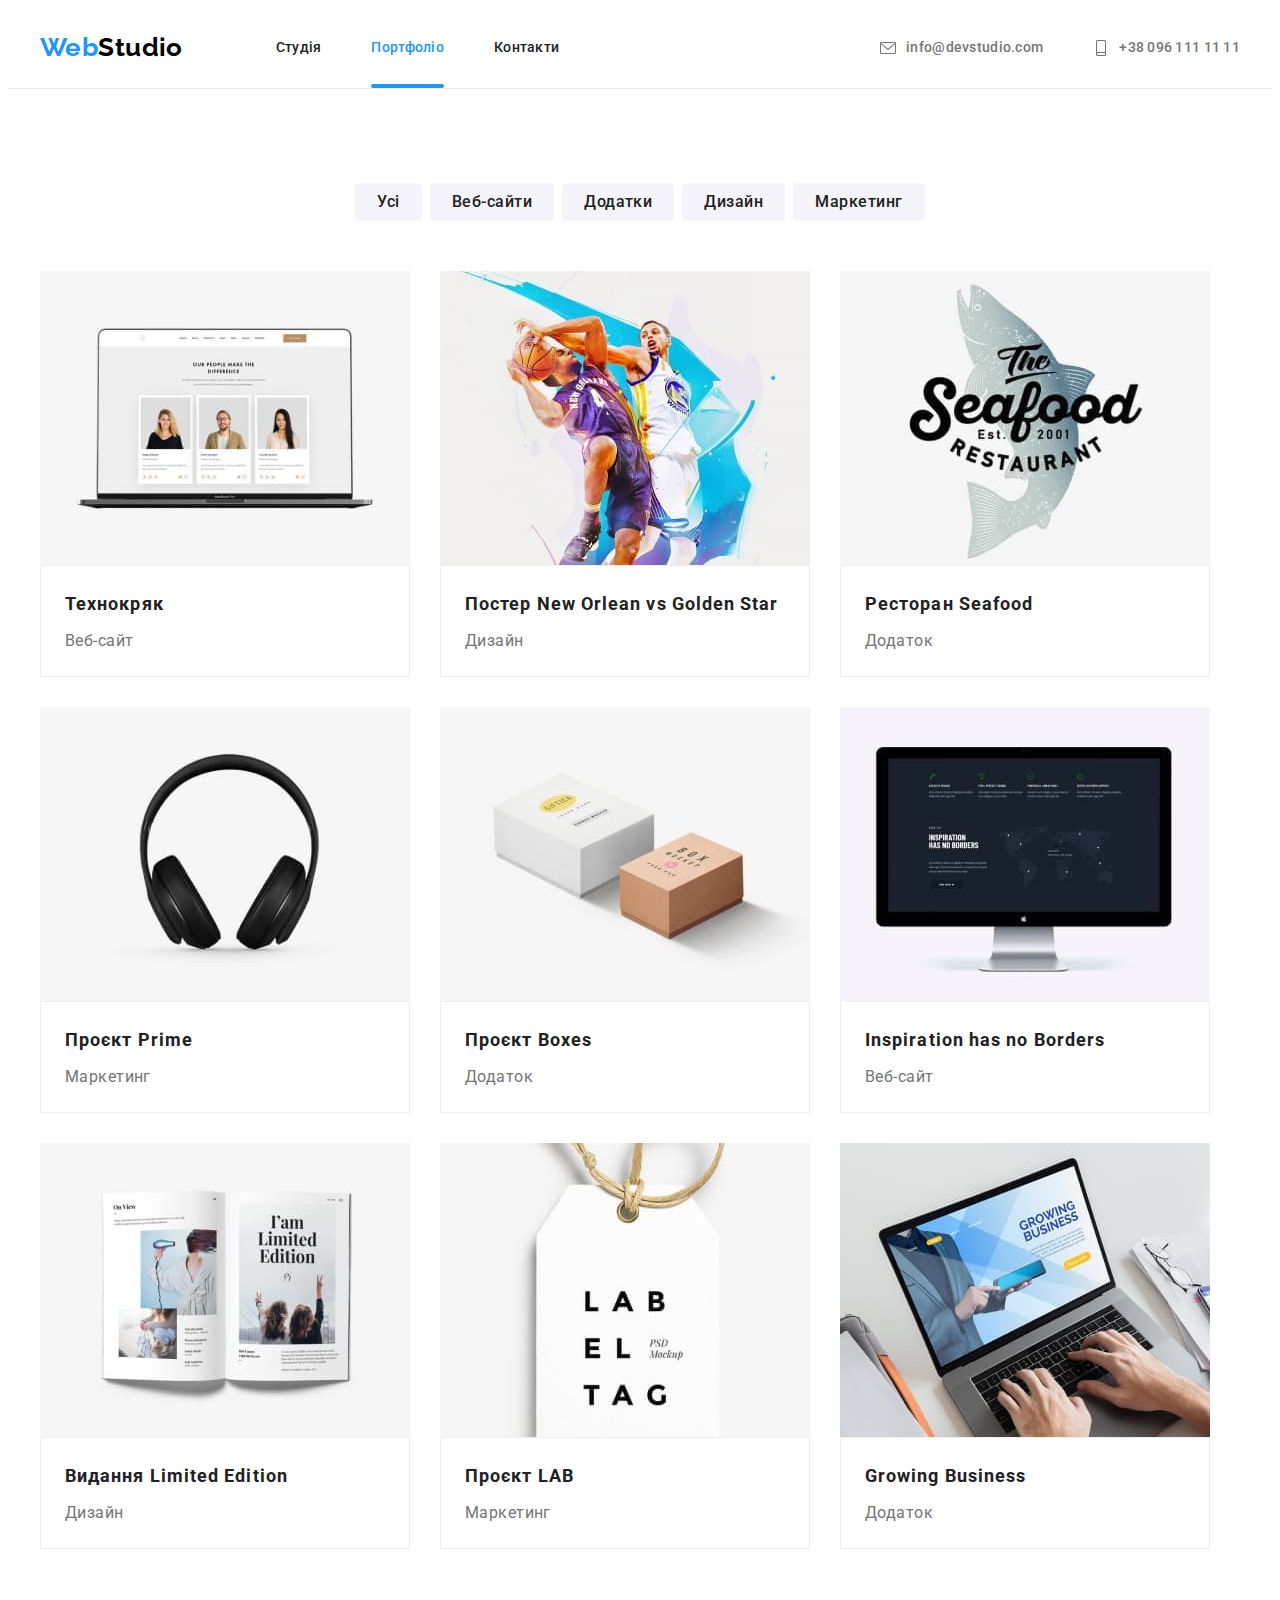
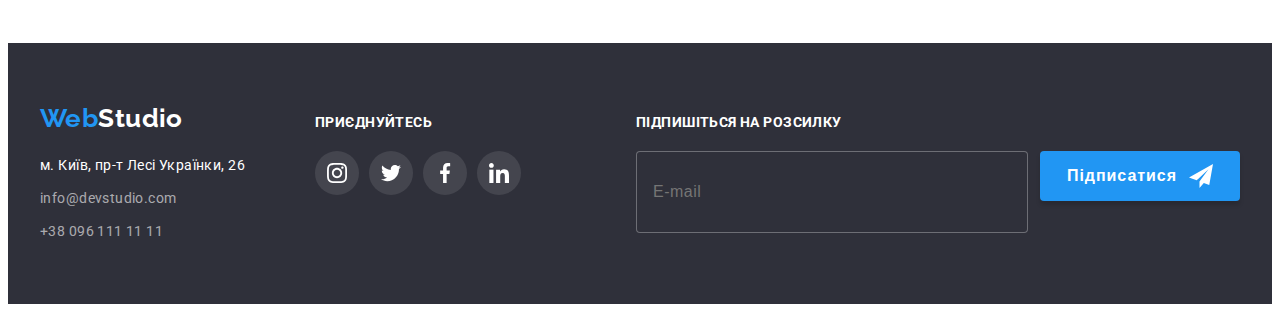
==== portfolio.html @ 5a74d429 "copi 07" ====
<!DOCTYPE html>
<html lang="en">
<head>
    <meta charset="UTF-8">
    <meta http-equiv="X-UA-Compatible" content="IE=edge">
    <meta name="viewport" content="width=device-width, initial-scale=1.0">
    <title>Portfolio</title>
    <link href="https://fonts.googleapis.com/css2?family=Raleway:wght@700&family=Roboto:wght@400;500;700;900&display=swap" rel="stylesheet">
    <link rel="stylesheet" href="https://cdnjs.cloudflare.com/ajax/libs/modern-normalize/1.1.0/modern-normalize.min.css" integrity="sha512-wpPYUAdjBVSE4KJnH1VR1HeZfpl1ub8YT/NKx4PuQ5NmX2tKuGu6U/JRp5y+Y8XG2tV+wKQpNHVUX03MfMFn9Q==" crossorigin="anonymous" referrerpolicy="no-referrer" />
    <link rel="stylesheet" href="./css/main.min.css">
    <link rel="stylesheet" href="./css/styles.css">
</head>

<body>
    <header>
        <div class="container">
        <nav class="main-nav">
     <a href="./index.html" class="logo">
        <span class="current">Web</span>Studio
     </a>
     <ul class="site-nav list">
         <li class="item"><a href="./index.html" class="link">Студія</a></li>
         <li class="item"><a href="./portfolio.html" class="link current current-link">Портфоліо</a></li>
         <li class="item"><a href="" class="link">Контакти</a></li>   
     </ul>
    </nav>
             <ul class="auth-nav list">
                <li class="item">
                    
                    <a href="mailto:info@devstudio.com" class="link">
                        <svg class="mail-icon">
                            <use href="./images/symbol-defs.svg#icon-envelope"></use>
                        </svg>
                        info@devstudio.com</a>
                </li>
                <li class="item">
                    <a href="tel:+380961111111" class="link">
                        <svg class="tel-icon">
                            <use href="./images/symbol-defs.svg#icon-smartphone"></use>
                        </svg>
                        +38 096 111 11 11</a>
                </li>
             </ul>
           
            </div>
   
        </header>
    <main>
        <section class="section">
        <div class="container">
        
            <h1 class="visually-hidden">Портфоліо</h1>
            <ul class="list list-filter">
                <li class="filter"><button type="button" class="button">Усі</button></li>
                <li class="filter"><button type="button" class="button">Веб-сайти</button></li>
                <li class="filter"><button type="button" class="button">Додатки</button></li>
                <li class="filter"><button type="button" class="button">Дизайн</button></li>
                <li class="filter"><button type="button" class="button">Маркетинг</button></li> 
            
           </ul>
        
          
        <ul class="list gallery">
                <li class="item ">
                    
                    <a href="" class="gallery__link link">
                        <div class="gallery__item">
                    <img src="./images/Технокряк.jpg" alt="Технокряк" width="370">
                    <p class="gallery__description">Ресурс пропонує комплексні пропозиції з різним рівнем функціоналу та сервісів. Все це дозволить відвідувачу отримати вичерпні відомості про компанію чи приватну особу.</p>
                    </div>
                    <div class="project">
                        <h2 class="title">Технокряк</h2>
                        <p class="text">Веб-сайт</p>
                    </div>
                </a>
                </li>
                <li class="item">
                    
                    <a href="" class="gallery__link link">
                        <div class="gallery__item">
                    <img src="./images/Постер.jpg" alt="Постер" width="370">
                    <p class="gallery__description">Ресурс пропонує комплексні пропозиції з різним рівнем функціоналу та сервісів. Все це дозволить відвідувачу отримати вичерпні відомості про компанію чи приватну особу.</p>
                    </div>
                    <div class="project">
                        <h2 class="title">Постер New Orlean vs Golden Star</h2>
                        <p class="text">Дизайн</p>
                    </div>
                </a>
                </li>
                <li class="item">
                    
                    <a href="" class="gallery__link link">
                        <div class="gallery__item">
                    <img src="./images/Ресторан.jpg" alt="Ресторан" width="370">
                    <p class="gallery__description">Ресурс пропонує комплексні пропозиції з різним рівнем функціоналу та сервісів. Все це дозволить відвідувачу отримати вичерпні відомості про компанію чи приватну особу.</p>
                    </div>
                    <div class="project">
                        <h2 class="title">Ресторан Seafood</h2>
                        <p class="text">Додаток</p>
                    </div>
                </a>
                </li>
                <li class="item">
                    
                    <a href="" class="gallery__link link">
                        <div class="gallery__item">
                    <img src="./images/ПроектPrime.jpg" alt="ПроектPrime" width="370">
                    <p class="gallery__description">Ресурс пропонує комплексні пропозиції з різним рівнем функціоналу та сервісів. Все це дозволить відвідувачу отримати вичерпні відомості про компанію чи приватну особу.</p>
                    </div>
                    <div class="project">
                        <h2 class="title">Проєкт Prime</h2>
                        <p class="text">Маркетинг</p>
                    </div>
                </a>
                </li>
                <li class="item">
                    
                    <a href="" class="gallery__link link">
                        <div class="gallery__item">
                    <img src="./images/ПроектBoxes.jpg" alt="ПроектBoxes" width="370">
                    <p class="gallery__description">Ресурс пропонує комплексні пропозиції з різним рівнем функціоналу та сервісів. Все це дозволить відвідувачу отримати вичерпні відомості про компанію чи приватну особу.</p>
                    </div>
                    <div class="project">
                        <h2 class="title">Проєкт Boxes</h2>
                        <p class="text">Додаток</p>
                    </div>
                </a>
                </li>
                <li class="item">
                    
                    <a href="" class="gallery__link link">
                        <div class="gallery__item">
                    <img src="./images/Inspiration.jpg" alt="Inspiration" width="370">
                    <p class="gallery__description">Ресурс пропонує комплексні пропозиції з різним рівнем функціоналу та сервісів. Все це дозволить відвідувачу отримати вичерпні відомості про компанію чи приватну особу.</p>
                    </div>
                    <div class="project">
                        <h2 class="title">Inspiration has no Borders</h2>
                        <p class="text">Веб-сайт</p>
                    </div>
                </a>
                </li>
                <li class="item">
                    
                    <a href="" class="gallery__link link">
                        <div class="gallery__item">
                    <img src="./images/Видання.jpg" alt="Видання" width="370">
                    <p class="gallery__description">Ресурс пропонує комплексні пропозиції з різним рівнем функціоналу та сервісів. Все це дозволить відвідувачу отримати вичерпні відомості про компанію чи приватну особу.</p>
                    </div>
                    <div class="project">
                        <h2 class="title">Видання Limited Edition</h2>
                        <p class="text">Дизайн</p>
                    </div>
                </a>
                </li>
                <li class="item">
                    
                    <a href="" class="gallery__link link">
                        <div class="gallery__item">
                    <img src="./images/ПроектLAB.jpg" alt="ПроектLAB" width="370">
                    <p class="gallery__description">Ресурс пропонує комплексні пропозиції з різним рівнем функціоналу та сервісів. Все це дозволить відвідувачу отримати вичерпні відомості про компанію чи приватну особу.</p>
                    </div>
                    <div class="project">
                        <h2 class="title">Проєкт LAB</h2>
                        <p class="text">Маркетинг</p>
                    </div>
                </a>
                </li>
                <li class="item">
                    
                    <a href="" class="gallery__link link">
                        <div class="gallery__item">
                    <img src="./images/Growing.jpg" alt="Growing" width="370">
                    <p class="gallery__description">Ресурс пропонує комплексні пропозиції з різним рівнем функціоналу та сервісів. Все це дозволить відвідувачу отримати вичерпні відомості про компанію чи приватну особу.</p>
                    </div>
                    <div class="project">
                        <h2 class="title">Growing Business</h2>
                        <p class="text">Додаток</p>
                    </div>
                </a>
                </li>
            </ul>
        </section>
    </div>
    </main>

    
    <footer class="footer"> 
        <div class="container footer__container">
            <div class="footer__position">
        <a href="./index.html" class="logo">
            <span class="current">Web</span><span class="footer__logo">Studio</span>
         </a>
        <address class="contacts">
            <ul class="contacts list">
                <li class="item"> <a href="https://goo.gl/maps/J2nCYvBNZH49f2Dp6" target="_blank" rel="noreferrer noopener" class="link">м. Київ, пр-т Лесі Українки, 26</a></li>
                <li class="item" ><a href="mailto:info@devstudio.com" class="link item" >info@devstudio.com</a></li>
                <li class="item" ><a href="tel:+380961111111" class="link item">+38 096 111 11 11</a></li>
            </ul>
        </address>
    </div>
    <div class="footer-soc">
        <p class="footer-soc__text">приєднуйтесь</p>
        <ul class="list footer-soc__item socials ">
            <li>
                <a href="" class="footer-soc__link">
                    <svg class="footer-soc__icon">
                        <use href="./images/symbol-defs.svg#icon-instagram"></use>
                    </svg>
                </a>
            </li>
            <li>
                <a href="" class="footer-soc__link">
                    <svg class="footer-soc__icon">
                        <use href="./images/symbol-defs.svg#icon-twitter"></use>
                    </svg>
                </a>
            </li>
            <li>
                <a href="" class="footer-soc__link">
                    <svg class="footer-soc__icon">
                        <use href="./images/symbol-defs.svg#icon-facebook"></use>
                    </svg>
                </a>
            </li>
            <li>
                <a href="" class="footer-soc__link">
                    <svg class="footer-soc__icon">
                        <use href="./images/symbol-defs.svg#icon-linkedin"></use>
                    </svg>
                </a>
            </li>
        </ul>
    </div>
    <div class="newsletter">
        <p class="footer-subject">Підпишіться на розсилку</p>
        <form class="footer-form">
        <div class="footer-email">
        <label for="mail">
            <input type="email" name="mail" placeholder="E-mail">
        </label>
        </div>
        
        <button type="submit" class="footer-button">
            Підписатися
            <svg class="icon-send" width="24" height="24">
                <use href="/images/icon send.svg#icon-send"></use>
            </svg>
        </button>
        </form>
    </div>
    
</div>
    </footer>
   
</body>
</html>
---- css/main.min.css ----
:root{--primary-text-color: #757575;--title-text-color: #212121;--accent-color: #2196F3;--hero-text-color: #FFFFFF;--logo-color: #000000;--primary-bg-color: #F5F5F5;--hero-bg-color: #2F303A;--secondory-bg-color: #F5F4FA;--tel-email-color: rgba(255, 255, 255, 0.6);--hero-button-color:#188CE8}.visually-hidden{position:absolute;width:1px;height:1px;margin:-1px;border:0;padding:0;white-space:nowrap;-webkit-clip-path:inset(100%);clip-path:inset(100%);clip:rect(0 0 0 0);overflow:hidden}html{-webkit-box-sizing:border-box;box-sizing:border-box}body{color:var(--title-text-color);background-color:var(--hero-text-color);font-family:"Roboto",sans-serif;font-size:14px;letter-spacing:.03em}.section{padding:94px 0}.container{width:1200px;margin:0 auto;padding:0 15px}h1,h2,h3,h4,h5,h6,p,ul{margin:0}img{display:block;min-width:100%;height:auto}address{font-style:normal}button{display:block;cursor:pointer;border:none;border-radius:4px}.current{color:var(--accent-color)}.list{list-style:none;padding:0;margin:0}.link{text-decoration:none;color:inherit}.section__title{margin-bottom:0;margin-top:0;color:var(--title-text-color);font-weight:700;font-size:36px;line-height:1.16}header{border-bottom:1px solid #ececec}header .container{display:-webkit-box;display:-ms-flexbox;display:flex;-webkit-box-align:center;-ms-flex-align:center;align-items:center}.logo{color:var(--logo-color);text-decoration:none;font-family:"Raleway",sans-serif;font-weight:700;font-size:26px;line-height:1.2}.main-nav{display:-webkit-box;display:-ms-flexbox;display:flex;-webkit-box-align:center;-ms-flex-align:center;align-items:center}.site-nav{display:-webkit-box;display:-ms-flexbox;display:flex;margin-left:93px}.site-nav .item:not(:last-child){margin-right:50px}.site-nav .link{display:block;padding-top:32px;padding-bottom:32px;color:var(--title-text-color);text-decoration:none;font-weight:500;line-height:1.14;letter-spacing:.02em;-webkit-transition-property:color;transition-property:color;-webkit-transition-duration:250ms;transition-duration:250ms;-webkit-transition-timing-function:cubic-bezier(0.4, 0, 0.2, 1);transition-timing-function:cubic-bezier(0.4, 0, 0.2, 1)}.site-nav .link:hover,.site-nav .link:focus{color:var(--accent-color)}.site-nav .link.current{color:var(--accent-color);position:relative}.current-link::after{position:absolute;left:0;bottom:0;content:"";display:block;width:100%;height:4px;background:var(--accent-color);border-radius:2px}.auth-nav{display:-webkit-box;display:-ms-flexbox;display:flex;margin-left:auto}.auth-nav .item+.item{margin-left:50px}.auth-nav .link{display:-webkit-box;display:-ms-flexbox;display:flex;color:var(--primary-text-color);text-decoration:none;font-weight:500;line-height:1.14;letter-spacing:.02em;-webkit-transition-property:color;transition-property:color;-webkit-transition-duration:250ms;transition-duration:250ms;-webkit-transition-timing-function:cubic-bezier(0.4, 0, 0.2, 1);transition-timing-function:cubic-bezier(0.4, 0, 0.2, 1)}.auth-nav .link:hover,.auth-nav .link:focus{color:var(--accent-color)}.mail-icon,.tel-icon{width:16px;height:16px;margin-right:10px;fill:currentColor}.mail-icon:hover,.mail-icon:focus{color:var(--accent-color)}.tel-icon:hover,.tel-icon:focus{color:var(--accent-color)}.overlay{max-width:1600px;height:600px;margin-left:auto;margin-right:auto;background-color:#c4c4c4;background-image:-webkit-gradient(linear, left top, right top, from(rgba(47, 48, 58, 0.4)), to(rgba(47, 48, 58, 0.4))),url(../images/hero.jpg);background-image:linear-gradient(to right, rgba(47, 48, 58, 0.4), rgba(47, 48, 58, 0.4)),url(../images/hero.jpg);background-position:center;background-size:cover;background-repeat:no-repeat}.hero{text-align:center;padding:200px 0}.hero__title{width:696px;margin:0 auto;margin-bottom:30px;color:var(--hero-text-color);font-weight:900;font-size:44px;line-height:1.36;text-align:center;letter-spacing:.06em;text-transform:uppercase}.hero .button{display:inline-block;min-width:216px;border-radius:4px;padding:10px 32px;color:var(--hero-text-color);background-color:var(--hero-button-color);font-family:inherit;font-weight:700;font-size:16px;line-height:1.88;letter-spacing:.06em;cursor:pointer;border:none}.feature__antenna-icon::before{display:block;content:"";height:120px;background:#f5f4fa;margin-bottom:30px;background-image:url(../images/antenna.svg);background-repeat:no-repeat;background-position:center;border-radius:4px}.feature__clock-icon::before{display:block;content:"";height:120px;background:#f5f4fa;margin-bottom:30px;background-image:url(../images/clock.svg);background-repeat:no-repeat;background-position:center;border-radius:4px}.feature__diagram-icon::before{display:block;content:"";height:120px;background:#f5f4fa;margin-bottom:30px;background-image:url(../images/diagram.svg);background-repeat:no-repeat;background-position:center;border-radius:4px}.feature__astronaut-icon::before{display:block;content:"";height:120px;background:#f5f4fa;margin-bottom:30px;background-image:url(../images/astronaut.svg);background-repeat:no-repeat;background-position:center;border-radius:4px}.feature__list{display:-webkit-box;display:-ms-flexbox;display:flex;gap:30px}.feature__title{margin-bottom:10px;font-size:14px;color:var(--title-text-color);font-weight:700;line-height:1.14;text-transform:uppercase}.feature__text{color:var(--primary-text-color);line-height:1.71}.work{padding-top:0}.work__list{display:-webkit-box;display:-ms-flexbox;display:flex;list-style:none}.work__list .item:not(:last-child){margin-right:30px}.work__item{position:relative}.work__text{font-weight:700;line-height:1.14;text-transform:uppercase;color:var(--hero-text-color);background:rgba(47,48,58,.8);position:absolute;bottom:0;width:100%;height:70px;display:-webkit-box;display:-ms-flexbox;display:flex;-webkit-box-align:center;-ms-flex-align:center;align-items:center;-webkit-box-pack:center;-ms-flex-pack:center;justify-content:center}.work .section__title{text-align:center;margin-bottom:50px}.team-list{display:-webkit-box;display:-ms-flexbox;display:flex;list-style:none}.team-list__item{background:var(--hero-text-color);-webkit-box-shadow:0px 1px 3px rgba(0,0,0,.12),0px 1px 1px rgba(0,0,0,.14),0px 2px 1px rgba(0,0,0,.2);box-shadow:0px 1px 3px rgba(0,0,0,.12),0px 1px 1px rgba(0,0,0,.14),0px 2px 1px rgba(0,0,0,.2);border-radius:0px 0px 4px 4px}.team-list__item:not(:last-child){margin-right:30px}.team-list__title{margin-bottom:10px;color:var(--title-text-color);font-weight:500;font-size:16px;line-height:1.19}.team-list__text{margin-top:0;margin-bottom:16px;color:var(--primary-text-color);font-size:16px;line-height:1.19}.our-team{background-color:var(--secondory-bg-color)}.our-team .section__title{text-align:center;margin-bottom:50px}.our-team .team{padding-top:30px;padding-bottom:30px;text-align:center}.socials{display:-webkit-box;display:-ms-flexbox;display:flex;-webkit-box-pack:center;-ms-flex-pack:center;justify-content:center;gap:10px}.team-soc-link{width:44px;height:44px;color:#afb1b8;background-color:#fff;border-radius:50%;display:-webkit-box;display:-ms-flexbox;display:flex;-webkit-box-pack:center;-ms-flex-pack:center;justify-content:center;-webkit-box-align:center;-ms-flex-align:center;align-items:center;-webkit-transition:color 250ms cubic-bezier(0.4, 0, 0.2, 1),background-color 250ms cubic-bezier(0.4, 0, 0.2, 1);transition:color 250ms cubic-bezier(0.4, 0, 0.2, 1),background-color 250ms cubic-bezier(0.4, 0, 0.2, 1)}.team-soc-link:hover,.team-soc-link:focus{background-color:#2196f3;color:var(--hero-text-color)}.team-soc-icon{width:20px;height:20px;fill:currentColor}.clients__title{text-align:center;margin-bottom:50px;font-size:36px;line-height:1.17;letter-spacing:.03em;color:#212121}.clients__list{display:-webkit-box;display:-ms-flexbox;display:flex}.clients__item:not(:last-child){margin-right:30px}.clients__link{width:170px;height:92px;display:-webkit-box;display:-ms-flexbox;display:flex;-webkit-box-pack:center;-ms-flex-pack:center;justify-content:center;-webkit-box-align:center;-ms-flex-align:center;align-items:center;border:1px solid currentColor;border-radius:4px;color:#afb1b8;-webkit-transition:color 250ms cubic-bezier(0.4, 0, 0.2, 1);transition:color 250ms cubic-bezier(0.4, 0, 0.2, 1)}.clients__link:hover,.clients__link:focus{color:var(--accent-color)}.clients__icon{width:106px;fill:currentColor}.footer{background-color:var(--hero-bg-color);padding:60px 0}.footer__container{display:-webkit-box;display:-ms-flexbox;display:flex;-webkit-box-align:baseline;-ms-flex-align:baseline;align-items:baseline}.footer__logo{color:var(--hero-text-color);font-weight:700;font-size:26px;line-height:1.19}.footer__position{margin-right:70px}.footer-soc__icon{width:20px;height:20px;fill:var(--hero-text-color)}.footer-soc__text{margin-bottom:20px;font-weight:700;line-height:1.14;text-transform:uppercase;color:var(--hero-text-color)}.footer-soc__item{width:206px;height:44px}.footer-soc__link{width:44px;height:44px;color:#afb1b8;border-radius:50%;background:rgba(255,255,255,.1);display:-webkit-box;display:-ms-flexbox;display:flex;-webkit-box-pack:center;-ms-flex-pack:center;justify-content:center;-webkit-box-align:center;-ms-flex-align:center;align-items:center;-webkit-transition:color 250ms cubic-bezier(0.4, 0, 0.2, 1),background-color 250ms cubic-bezier(0.4, 0, 0.2, 1),-webkit-transform 250ms cubic-bezier(0.4, 0, 0.2, 1);transition:color 250ms cubic-bezier(0.4, 0, 0.2, 1),background-color 250ms cubic-bezier(0.4, 0, 0.2, 1),-webkit-transform 250ms cubic-bezier(0.4, 0, 0.2, 1);transition:transform 250ms cubic-bezier(0.4, 0, 0.2, 1),color 250ms cubic-bezier(0.4, 0, 0.2, 1),background-color 250ms cubic-bezier(0.4, 0, 0.2, 1);transition:transform 250ms cubic-bezier(0.4, 0, 0.2, 1),color 250ms cubic-bezier(0.4, 0, 0.2, 1),background-color 250ms cubic-bezier(0.4, 0, 0.2, 1),-webkit-transform 250ms cubic-bezier(0.4, 0, 0.2, 1)}.footer-soc__link:hover,.footer-soc__link:focus{background-color:#2196f3;color:var(--hero-text-color)}.newsletter{margin-left:auto}.footer-subject{font-weight:700;font-size:14px;line-height:1.14;letter-spacing:.03em;text-transform:uppercase;color:var(--hero-text-color);margin-bottom:20px}.footer-form{display:-webkit-box;display:-ms-flexbox;display:flex}.footer-email input{color:rgba(255,255,255,.6);font-weight:400;font-size:16px;line-height:1.25;letter-spacing:.03em;background:var(--hero-bg-color);border:1px solid rgba(255,255,255,.3);border-radius:4px;height:50px;width:358px;padding:15px 16px}.footer-button{font-weight:bold;font-size:16px;line-height:1.9;letter-spacing:.06em;color:var(--hero-text-color);background-color:var(--accent-color);border:rgba(0,0,0,0);-webkit-box-shadow:0px 4px 4px rgba(0,0,0,.15);box-shadow:0px 4px 4px rgba(0,0,0,.15);border-radius:4px;height:50px;min-width:200px;cursor:pointer;padding:0;display:-webkit-box;display:-ms-flexbox;display:flex;-webkit-box-align:center;-ms-flex-align:center;align-items:center;-webkit-box-pack:center;-ms-flex-pack:center;justify-content:center;margin-left:12px}.icon-send{margin-left:12px}.backdrop{position:fixed;width:100%;height:100%;left:0px;top:0px;background:rgba(0,0,0,.2);opacity:1;-webkit-transition:opacity 250ms cubic-bezier(0.4, 0, 0.2, 1);transition:opacity 250ms cubic-bezier(0.4, 0, 0.2, 1)}.backdrop.is-hidden{opacity:0;pointer-events:none}.backdrop.is-hidden .modal{-webkit-transform:translate(-50%, -50%) scale(0.9);transform:translate(-50%, -50%) scale(0.9)}.modal{position:absolute;top:50%;left:50%;-webkit-transform:translate(-50%, -50%) scale(1);transform:translate(-50%, -50%) scale(1);padding:40px;min-width:528px;min-height:581px;background:#fff;-webkit-box-shadow:0px 1px 3px rgba(0,0,0,.12),0px 1px 1px rgba(0,0,0,.14),0px 2px 1px rgba(0,0,0,.2);box-shadow:0px 1px 3px rgba(0,0,0,.12),0px 1px 1px rgba(0,0,0,.14),0px 2px 1px rgba(0,0,0,.2);border-radius:4px;-webkit-transition:-webkit-transform 250ms cubic-bezier(0.4, 0, 0.2, 1);transition:-webkit-transform 250ms cubic-bezier(0.4, 0, 0.2, 1);transition:transform 250ms cubic-bezier(0.4, 0, 0.2, 1);transition:transform 250ms cubic-bezier(0.4, 0, 0.2, 1), -webkit-transform 250ms cubic-bezier(0.4, 0, 0.2, 1)}.modal-icon{border:1px solid rgba(0,0,0,.1);border-radius:50%;width:30px;height:30px;background-color:var(--hero-text-color);top:8px;right:8px;cursor:pointer;position:absolute}.modal-icon:hover,.modal-icon:focus{fill:var(--accent-color)}.close{position:absolute;top:50%;left:50%;-webkit-transform:translate(-50%, -50%);transform:translate(-50%, -50%);width:100%;height:100%}.modal-form-text{font-weight:700;font-size:20px;line-height:1.15;text-align:center;letter-spacing:.03em;color:var(--title-text-color);margin-bottom:12px}.modal-form-field{margin-bottom:10px;display:-webkit-box;display:-ms-flexbox;display:flex;-webkit-box-orient:vertical;-webkit-box-direction:normal;-ms-flex-direction:column;flex-direction:column}.modal-form-field:nth-child(4n+1){margin-bottom:20px}.modal-form-label{margin-bottom:4px;font-weight:400;font-size:12px;line-height:1.17;letter-spacing:.01em;color:var(--primary-text-color)}.input-wrap{position:relative}.form-input{margin:0;border:1px solid rgba(33,33,33,.2);border-radius:4px;width:100%;height:40px;font-weight:400;font-size:12px;line-height:1.17;letter-spacing:.01em;color:var(--primary-text-color);cursor:pointer;outline:none;padding:12px;padding-left:42px;-webkit-transition:border 250ms cubic-bezier(0.4, 0, 0.2, 1);transition:border 250ms cubic-bezier(0.4, 0, 0.2, 1)}.form-input:hover,.form-input:focus{border-color:var(--accent-color)}.modal-svg{position:absolute;left:15px;top:50%;-webkit-transform:translateY(-50%);transform:translateY(-50%);-webkit-transition:fill 250ms cubic-bezier(0.4, 0, 0.2, 1);transition:fill 250ms cubic-bezier(0.4, 0, 0.2, 1)}.form-input:hover+.modal-svg,.form-input:focus+.modal-svg{fill:var(--accent-color)}.modal-form-textarea{border:1px solid rgba(33,33,33,.2);border-radius:4px;resize:none;height:120px;font-weight:400;font-size:12px;line-height:1.17;letter-spacing:.01em;color:var(--primary-text-color);cursor:pointer;outline:none;-webkit-transition:border-color 250ms cubic-bezier(0.4, 0, 0.2, 1);transition:border-color 250ms cubic-bezier(0.4, 0, 0.2, 1);padding:12px 16px}.modal-form-textarea:hover,.modal-form-textarea:focus{border-color:var(--accent-color)}.checkbox{display:block}.modal-checkbox-input{-webkit-appearance:none;-moz-appearance:none;appearance:none;position:absolute}.checkbox-label{display:-webkit-box;display:-ms-flexbox;display:flex;-webkit-box-align:center;-ms-flex-align:center;align-items:center;-webkit-box-pack:center;-ms-flex-pack:center;justify-content:center;font-weight:400;font-size:14px;line-height:1.71;letter-spacing:.03em;color:var(--primary-text-color)}.modal-checkbox-input:checked+.checkbox-label svg{background-color:var(--accent-color);border:none}.checkbox-label svg{width:16px;height:15px;border:2px solid var(--title-text-color);border-radius:4px;margin-right:7px}.checkbox-icon{fill:rgba(0,0,0,0)}.experpt{color:var(--accent-color);text-decoration:underline;margin-left:3px}.button-modal{margin-top:30px;text-align:center;-webkit-box-pack:center;-ms-flex-pack:center;justify-content:center;display:-webkit-box;display:-ms-flexbox;display:flex}.button-clik{letter-spacing:.06em;color:var(--hero-text-color);background-color:var(--accent-color);cursor:pointer;font-weight:700;font-size:16px;line-height:1.9;border:rgba(0,0,0,0);border-radius:4px;padding:10px 32px;min-width:200px;min-height:50px;-webkit-box-shadow:0px 4px 4px rgba(0,0,0,.15);box-shadow:0px 4px 4px rgba(0,0,0,.15)}.contacts{font-style:normal;margin-top:20px}.contacts .item:not(:last-child){margin-bottom:9px}.contacts .link{color:var(--hero-text-color);background-color:var(--hero-bg-color);text-decoration:none;line-height:1.71;-webkit-transition-property:color;transition-property:color;-webkit-transition-duration:250ms;transition-duration:250ms;-webkit-transition-timing-function:cubic-bezier(0.4, 0, 0.2, 1);transition-timing-function:cubic-bezier(0.4, 0, 0.2, 1)}.contacts .link:hover,.contacts .link:focus{color:var(--accent-color)}.contacts .item{color:var(--tel-email-color)}.list-filter{display:-webkit-box;display:-ms-flexbox;display:flex;-webkit-box-pack:center;-ms-flex-pack:center;justify-content:center;margin-bottom:50px}.list-filter .filter{margin-right:8px}.list-filter .filter:last-child{margin-right:0}.list .button{border-radius:4px;border:none;padding:6px 22px;color:var(--title-text-color);background-color:var(--secondory-bg-color);font-family:inherit;font-weight:500;font-size:16px;line-height:1.62;cursor:pointer;letter-spacing:.03em;-webkit-transition:color 250ms cubic-bezier(0.4, 0, 0.2, 1),background-color 250ms cubic-bezier(0.4, 0, 0.2, 1),-webkit-box-shadow 250ms cubic-bezier(0.4, 0, 0.2, 1);transition:color 250ms cubic-bezier(0.4, 0, 0.2, 1),background-color 250ms cubic-bezier(0.4, 0, 0.2, 1),-webkit-box-shadow 250ms cubic-bezier(0.4, 0, 0.2, 1);transition:box-shadow 250ms cubic-bezier(0.4, 0, 0.2, 1),color 250ms cubic-bezier(0.4, 0, 0.2, 1),background-color 250ms cubic-bezier(0.4, 0, 0.2, 1);transition:box-shadow 250ms cubic-bezier(0.4, 0, 0.2, 1),color 250ms cubic-bezier(0.4, 0, 0.2, 1),background-color 250ms cubic-bezier(0.4, 0, 0.2, 1),-webkit-box-shadow 250ms cubic-bezier(0.4, 0, 0.2, 1)}.list .button:hover,.list .button:focus{color:var(--hero-text-color);background-color:var(--accent-color);-webkit-box-shadow:0px 3px 1px rgba(0,0,0,.1),0px 1px 2px rgba(0,0,0,.08),0px 2px 2px rgba(0,0,0,.12);box-shadow:0px 3px 1px rgba(0,0,0,.1),0px 1px 2px rgba(0,0,0,.08),0px 2px 2px rgba(0,0,0,.12)}.gallery{display:-webkit-box;display:-ms-flexbox;display:flex;-ms-flex-wrap:wrap;flex-wrap:wrap;gap:30px}.gallery .item{width:370px}.gallery .item:nth-child(3n){margin-right:0}.gallery .project{padding:20px 24px;border:1px solid #eee}.gallery .title{margin-bottom:4px;margin-top:0;color:var(--title-text-color);font-weight:700;font-size:18px;line-height:2;letter-spacing:.06em}.gallery .text{margin:0;color:var(--primary-text-color);font-size:16px;line-height:1.88}.gallery__link{display:block;-webkit-transition:-webkit-box-shadow 250ms cubic-bezier(0.4, 0, 0.2, 1);transition:-webkit-box-shadow 250ms cubic-bezier(0.4, 0, 0.2, 1);transition:box-shadow 250ms cubic-bezier(0.4, 0, 0.2, 1);transition:box-shadow 250ms cubic-bezier(0.4, 0, 0.2, 1), -webkit-box-shadow 250ms cubic-bezier(0.4, 0, 0.2, 1)}.gallery__link:hover,.gallery__link:focus{-webkit-box-shadow:0px 1px 1px rgba(0,0,0,.12),0px 4px 4px rgba(0,0,0,.06),1px 4px 6px rgba(0,0,0,.16);box-shadow:0px 1px 1px rgba(0,0,0,.12),0px 4px 4px rgba(0,0,0,.06),1px 4px 6px rgba(0,0,0,.16)}.gallery__item{position:relative;overflow:hidden}.gallery__description{position:absolute;left:0;bottom:0;opacity:1;display:-webkit-box;display:-ms-flexbox;display:flex;-webkit-box-align:center;-ms-flex-align:center;align-items:center;-webkit-box-pack:center;-ms-flex-pack:center;justify-content:center;padding:45px 14px 66px 34px;width:100%;height:100%;font-size:18px;line-height:1.6;letter-spacing:.03em;color:var(--hero-text-color);background:rgba(33,150,243,.9);-webkit-transform:translateY(100%);transform:translateY(100%);-webkit-transition:-webkit-transform 250ms cubic-bezier(0.4, 0, 0.2, 1);transition:-webkit-transform 250ms cubic-bezier(0.4, 0, 0.2, 1);transition:transform 250ms cubic-bezier(0.4, 0, 0.2, 1);transition:transform 250ms cubic-bezier(0.4, 0, 0.2, 1), -webkit-transform 250ms cubic-bezier(0.4, 0, 0.2, 1)}.item:hover .gallery__description{-webkit-transform:translateY(0);transform:translateY(0)}/*# sourceMappingURL=main.min.css.map */
---- css/styles.css ----
/* колір основного тексту #757575; */

/* допоміжний колір тексту #212121;   */

/*  білий колір #FFFFFF; */

/* колір акцент #2196F3 */
/* hero bg color: #2F303A; */

/* background: #2F303A; */
/* колір logo #000000  та акцент #2196F3   */
/*      колір tel та email rgba(255, 255, 255, 0.6) */

 /* html {
    box-sizing: border-box;
} */

 /* :root {
    --primary-text-color: #757575; 
    --title-text-color: #212121; 
    --accent-color: #2196F3;
    --hero-text-color: #FFFFFF;
    --logo-color: #000000;
    --primary-bg-color: #F5F5F5;
    --hero-bg-color: #2F303A;
    --secondory-bg-color: #F5F4FA;
    --tel-email-color: rgba(255, 255, 255, 0.6);
    --hero-button-color:#188CE8;
}   */

/* body {
    color:var(--title-text-color);
    background-color: var(--hero-text-color);
    font-family: 'Roboto', sans-serif;
    font-size: 14px;
    letter-spacing: 0.03em;
} */
/* 
h1,
h2,
h3,
h4,
h5,
h6,
p,
ul {
    margin: 0;
}
img {
    display: block;
    min-width: 100%;
    height: auto;
}
address {
    font-style: normal;
}
button {
    display: block;
    cursor: pointer;
    border: none;
    border-radius: 4px;
   
}


 
.current {
    color:var(--accent-color);
}
.container {
    width: 1200px;
    margin: 0 auto;
    padding: 0 15px;
}
.section {
padding: 94px 0;

}
.list {
    list-style: none;
    padding: 0;
    margin: 0;   
}
.link {
    text-decoration: none;
    color: inherit;
} */


/* header {
    border-bottom: 1px solid #ECECEC;
}

header .container {
    display: flex;
    align-items: center;
} */
/* .logo {
    color: var(--logo-color);
    text-decoration: none;
    font-family: 'Raleway', sans-serif;
    font-weight: 700;
    font-size: 26px;
    line-height: 1.2;
    
} */


/* .main-nav {
    display: flex;
    align-items: center;
  
} */


/* .site-nav {
    display: flex;
    margin-left: 93px;
}

 
.site-nav .item:not(:last-child) {
    margin-right: 50px;
}

.site-nav .link {
    display: block;
    padding-top: 32px;
    padding-bottom: 32px;


    color:var(--title-text-color);
    
    text-decoration: none;
    font-weight: 500;
    line-height: 1.14;
    letter-spacing: 0.02em;

    transition-property: color;
  transition-duration: 250ms;
  transition-timing-function: cubic-bezier(0.4, 0, 0.2, 1);

}
.site-nav .link:hover,
.site-nav .link:focus {
    color: var(--accent-color);
}
.site-nav .link.current {
    color: var(--accent-color);
    position: relative;
}


.current-link::after {
    position: absolute;
    left:  0;
    bottom: 0;

    content: "";
    display: block;
    width: 100%;
    height: 4px;
    
    background:var(--accent-color);
    border-radius: 2px;
   
    
} */

/* .auth-nav {
    display: flex;
    margin-left: auto;
}
.auth-nav .item + .item {
    margin-left: 50px;
}

.auth-nav .link {
    display: flex;
    color: var(--primary-text-color);
    text-decoration: none;
    font-weight: 500;
    line-height: 1.14;
    letter-spacing: 0.02em;

    transition-property: color;
    transition-duration: 250ms;
    transition-timing-function: cubic-bezier(0.4, 0, 0.2, 1);
}
.auth-nav .link:hover,
.auth-nav .link:focus {
    color: var(--accent-color);
} */
/* .mail-icon,
.tel-icon {
    width: 16px;
    height: 16px;
    margin-right: 10px;

    fill: currentColor;  
  
}
.mail-icon:hover,
.mail-icon:focus {
    color: var(--accent-color);
}
.tel-icon:hover,
.tel-icon:focus {
    color: var(--accent-color);
} */


/* hero */
 /* .overlay {
    max-width: 1600px;
    height: 600px;
    margin-left: auto;
    margin-right: auto;
    background-color: #C4C4C4;
    background-image: linear-gradient(to right,rgba(47, 48, 58, 0.4), rgba(47, 48, 58, 0.4)),url(../images/hero.jpg);
    background-position: center;
    background-size: cover; 
    background-repeat: no-repeat;
    
}  */


/* .hero {
    text-align: center;
    padding: 200px 0;
    
}
.hero__title {
    width: 696px;
    margin: 0 auto;
    margin-bottom: 30px;
    
   
    color: var(--hero-text-color);
    font-weight: 900;
    font-size: 44px;
    line-height: 1.36;
    text-align: center;
    letter-spacing: 0.06em;
    text-transform: uppercase;
    
} */
/* .hero .button {
    display: inline-block;
    min-width: 216px;
    border-radius: 4px;
    padding: 10px 32px;

    color: var(--hero-text-color);
    background-color: var(--hero-button-color);
    font-family: inherit;
    font-weight: 700;
    font-size: 16px;
    line-height: 1.88;
    letter-spacing: 0.06em;
    cursor: pointer;
    border: none;

} */


/* .section__title {
    margin-bottom: 0;
    margin-top: 0;


    color: var(--title-text-color);
    font-weight: 700;
    font-size: 36px;
    line-height: 1.16;
} */

/* .visually-hidden {
    position: absolute;
    width: 1px;
    height: 1px;
    margin: -1px;
    border: 0;
    padding: 0;
    
    white-space: nowrap;
    clip-path: inset(100%);
    clip: rect(0 0 0 0);
    overflow: hidden;
  } */
/* feature */
  /* .feature__antenna-icon::before {
    display: block;
    content: "";
    height: 120px;
    background:  #F5F4FA;
    margin-bottom: 30px;
    background-image: url( ../images/antenna.svg);
    background-repeat: no-repeat;
    background-position: center;
    border-radius: 4px;
    
}
.feature__clock-icon::before {
    display: block;
    content: "";
    height: 120px;
    background:  #F5F4FA;
    margin-bottom: 30px;
    background-image: url(../images/clock.svg);
    background-repeat: no-repeat;
    background-position: center;
    border-radius: 4px;
    
}
.feature__diagram-icon::before {
    display: block;
    content: "";
    height: 120px;
    background:  #F5F4FA;
    margin-bottom: 30px;
    background-image:url(../images/diagram.svg);
    background-repeat: no-repeat;
    background-position: center;
    border-radius: 4px;
    
}
.feature__astronaut-icon::before {
    display: block;
    content: "";
    height: 120px;
    background:  #F5F4FA;
    margin-bottom: 30px;
    background-image:url(../images/astronaut.svg);
    background-repeat: no-repeat;
    background-position: center;
    border-radius: 4px;
    
} */

/* .feature__list {
    display: flex;
    gap: 30px;
}
.feature__title {
    margin-bottom: 10px;


    font-size: 14px;
    color: var(--title-text-color);
    font-weight: 700;
    line-height: 1.14;
    text-transform: uppercase;

}
.feature__text {
    color: var(--primary-text-color);
    line-height: 1.71;
}   */

/* work */

/* .work {
    padding-top: 0;
}

.work .section__title {
    text-align: center;
    margin-bottom: 50px;
}
.work__list {
    display: flex;
    list-style: none;
}
.work__list .item:not(:last-child) {
    margin-right: 30px;

}
.work__item {
    position: relative;
}
.work__text {
font-weight: 700;
line-height: 1.14;
text-transform: uppercase;
color: var(--hero-text-color);
background: rgba(47, 48, 58, 0.8);

    position: absolute;
    bottom: 0;
    width: 100%;
    height: 70px;
    display: flex;
    align-items: center;
    justify-content: center;
  
} */
/* team*/
/* .team-list {
    display: flex;
    list-style: none;
}
.team-list__item {
    background: var(--hero-text-color);
    box-shadow: 0px 1px 3px rgba(0, 0, 0, 0.12), 0px 1px 1px rgba(0, 0, 0, 0.14), 0px 2px 1px rgba(0, 0, 0, 0.2);
    border-radius: 0px 0px 4px 4px;
}
.team-list__item:not(:last-child) {
    margin-right: 30px;

}
.our-team {
    background-color: var(--secondory-bg-color);
}
.our-team .section__title {
    text-align: center;
    margin-bottom: 50px;
}
.our-team .team {
    padding-top: 30px;
    padding-bottom: 30px;
    text-align: center;
}

.team-list__title {
    margin-bottom: 10px;


    color:var(--title-text-color);
    font-weight: 500;
    font-size: 16px;
    line-height: 1.19;
}
.team-list__text {
    margin-top: 0;
    margin-bottom: 16px;


    color: var(--primary-text-color);
    font-size: 16px;
    line-height: 1.19;
} */
/* .socials {
    display: flex;
    justify-content: center;
    gap: 10px;

    
} */
/* .team-soc-link {
    width: 44px;
    height: 44px;
    color: #AFB1B8;
    background-color: #FFFFFF;
    border-radius: 50%;
  

    display: flex;
    justify-content: center;
    align-items: center;

    transition: color 250ms cubic-bezier(0.4, 0, 0.2, 1),
    background-color 250ms cubic-bezier(0.4, 0, 0.2, 1) ;
    


}
.team-soc-link:hover,
.team-soc-link:focus {
    background-color: #2196F3;
    color: var(--hero-text-color);
  
}
.team-soc-icon {
    width: 20px;
    height: 20px;
    fill: currentColor;
  
} */
/* clients */

/* .clients__title {
 text-align: center;
 margin-bottom: 50px;

 font-size: 36px;
line-height: 1.17;
letter-spacing: 0.03em;

color: #212121;

}
.clients__list {
    display: flex;
 
}
.clients__item:not(:last-child) {
margin-right: 30px;

}
.clients__link {
    width: 170px;
    height: 92px;
    display: flex;
    justify-content: center;
    align-items: center;
    border: 1px solid currentColor;
    border-radius: 4px;
    color: #AFB1B8;

    transition: color 250ms cubic-bezier(0.4, 0, 0.2, 1);

}
.clients__link:hover,
.clients__link:focus {
    color: var(--accent-color);
}

.clients__icon {
    width: 106px;
    fill: currentColor;
} */


/* footer */
/* .footer__container {
    display: flex;
    align-items: baseline;
}
.footer {
    background-color: var(--hero-bg-color);
    padding: 60px 0;
    
}
.footer__logo {
    color: var(--hero-text-color);
    font-weight: 700;
    font-size: 26px;
    line-height: 1.19;
    
}
.footer__position {
    margin-right: 70px;
} */
/* .footer-soc__icon {
    width: 20px;
    height: 20px;
    fill: var(--hero-text-color)

}

.footer-soc__text {
margin-bottom: 20px;
font-weight: 700;
line-height: 1.14;
text-transform: uppercase;
color: var(--hero-text-color);
}
.footer-soc__item {
width: 206px;
height: 44px;

}
.footer-soc__link {
    width: 44px;
    height: 44px;
    color: #AFB1B8;
    border-radius: 50%;
    background: rgba(255, 255, 255, 0.1);
  
    display: flex;
    justify-content: center;
    align-items: center;

    transition: transform 250ms cubic-bezier(0.4, 0, 0.2, 1),
    color 250ms cubic-bezier(0.4, 0, 0.2, 1),
    background-color 250ms cubic-bezier(0.4, 0, 0.2, 1) ;

}
.footer-soc__link:hover,
.footer-soc__link:focus {
    background-color: #2196F3;
    color: var(--hero-text-color);
  
} */

/* .newsletter {
    margin-left: auto;
    
}
.footer-subject {
font-weight: 700;
font-size: 14px;
line-height: 1.14;
letter-spacing: 0.03em;
text-transform: uppercase;
color: var(--hero-text-color);
margin-bottom: 20px;
}
.footer-form {
    display: flex;
}
.footer-email input {
    color: rgba(255, 255, 255, 0.6);
    font-weight: 400;
    font-size: 16px;
    line-height: 1.25;
    letter-spacing: 0.03em;
    background: var(--hero-bg-color);
    border: 1px solid rgba(255, 255, 255, 0.3);
    border-radius: 4px;
    height: 50px;
    width: 358px;
    padding: 15px 16px;
}
.footer-button {
    font-weight: bold;
    font-size: 16px;
    line-height: 1.9;
    letter-spacing: 0.06em;
    color: var(--hero-text-color);
    background-color: var(--accent-color);
    border: transparent;
    box-shadow: 0px 4px 4px rgb(0 0 0 / 15%);
    border-radius: 4px;
    height: 50px;
    min-width: 200px;
    cursor: pointer;
    padding: 0;
    display: flex;
    align-items: center;
    justify-content: center;
    margin-left: 12px;
}
.icon-send {
    margin-left: 12px;
} */
    

/* Modal window */

/* .backdrop {
    position: fixed;
    width: 100%;
    height: 100%;
    left: 0px;
    top: 0px;
    
    background: rgba(0, 0, 0, 0.2);
    opacity: 1;
    transition: opacity 250ms cubic-bezier(0.4, 0, 0.2, 1);
}
.backdrop.is-hidden {
    opacity: 0;
    pointer-events: none;
}

.backdrop.is-hidden .modal {
    transform: translate(-50%, -50%) scale(0.9);
}
.modal {
position: absolute;
top: 50%;
left: 50%;
transform: translate(-50%, -50%) scale(1);
padding: 40px;
min-width: 528px;
min-height: 581px;
background: #FFFFFF;
box-shadow: 0px 1px 3px rgba(0, 0, 0, 0.12), 0px 1px 1px rgba(0, 0, 0, 0.14), 0px 2px 1px rgba(0, 0, 0, 0.2);
border-radius: 4px;
transition: transform 250ms cubic-bezier(0.4, 0, 0.2, 1);

}
.modal-icon {
    border: 1px solid rgba(0, 0, 0, 0.1);
    border-radius: 50%;
    width: 30px;
    height: 30px;
    
    background-color: var(--hero-text-color);
    top: 8px;
    right: 8px;
    cursor: pointer;
    position: absolute;

}
.modal-icon:hover,
.modal-icon:focus {
    fill: var(--accent-color);
}
.close {
    position: absolute;
    top: 50%;
    left: 50%;
    transform: translate(-50%,-50%);
    width: 100%;
    height: 100%;

} */

/* .modal-form-text {
font-weight: 700;
font-size: 20px;
line-height: 1.15;
text-align: center;
letter-spacing: 0.03em;
color: var(--title-text-color);
margin-bottom: 12px;
}
.modal-form-field {
    margin-bottom: 10px;
    display: flex;
    flex-direction: column;
}
.modal-form-field:nth-child(4n+1) {
    margin-bottom: 20px;
}
.modal-form-label {
margin-bottom: 4px;
font-weight: 400;
font-size: 12px;
line-height: 1.17;
letter-spacing: 0.01em;
color: var(--primary-text-color);
}
.input-wrap {
    position: relative;
}
.form-input {
    margin: 0;
border: 1px solid rgba(33, 33, 33, 0.2);
border-radius: 4px;
width: 100%;
height: 40px;
font-weight: 400;
font-size: 12px;
line-height: 1.17;
letter-spacing: 0.01em;
color: var(--primary-text-color);
cursor: pointer;
outline: none;
padding: 12px;
padding-left: 42px;
transition: border 250ms cubic-bezier(0.4, 0, 0.2, 1);
}
.modal-svg {
    position: absolute;
    left: 15px;
    top: 50%;
    transform: translateY(-50%);
    transition: fill 250ms cubic-bezier(0.4, 0, 0.2, 1);
}
.form-input:hover,
.form-input:focus {
    border-color: var(--accent-color);
}
.form-input:hover + .modal-svg,
.form-input:focus + .modal-svg {
  fill: var(--accent-color);
}




.modal-form-textarea {
border: 1px solid rgba(33, 33, 33, 0.2);
border-radius: 4px;
resize: none;
height: 120px;
font-weight: 400;
font-size: 12px;
line-height: 1.17;
letter-spacing: 0.01em;
color: var(--primary-text-color);
cursor: pointer;
outline: none;
transition: border-color 250ms cubic-bezier(0.4, 0, 0.2, 1);
padding: 12px 16px;
}
.modal-form-textarea:hover,
.modal-form-textarea:focus {
    border-color: var(--accent-color);
}
.checkbox {
    display: block;
}
.modal-checkbox-input {
    appearance: none;
    position: absolute;   
}

.checkbox-label {
display: flex;
align-items: center;
justify-content: center;
font-weight: 400;
font-size: 14px;
line-height: 1.71;
letter-spacing: 0.03em;
color: var(--primary-text-color);
}
.modal-checkbox-input:checked + .checkbox-label svg {
background-color: var(--accent-color);
border: none;

}
.checkbox-label svg {
width: 16px;
height: 15px;
border: 2px solid var(--title-text-color);
border-radius: 4px;
margin-right: 7px;
}
.checkbox-icon {
fill: transparent;
}
.experpt {
color: var(--accent-color);
text-decoration: underline;
margin-left: 3px;
}
.button-modal {
margin-top: 30px;
text-align: center;
justify-content: center;
display: flex;
}
.button-clik {
    letter-spacing: 0.06em;
    color: var(--hero-text-color);
    background-color: var(--accent-color);
    cursor: pointer;
    font-weight: 700;
    font-size: 16px;
    line-height: 1.9;
    border: transparent;
    border-radius: 4px;
    padding: 10px 32px;
    min-width: 200px;
    min-height: 50px;
    box-shadow: 0px 4px 4px rgb(0 0 0 / 15%);
} */





/* contacts */
/* .contacts {
    font-style: normal;
    margin-top: 20px;
}
.contacts .item:not(:last-child) {
    margin-bottom: 9px;

}

.contacts .link{
    color:  var(--hero-text-color);
    background-color: var(--hero-bg-color);
    text-decoration: none;
    line-height: 1.71;

    transition-property: color;
    transition-duration: 250ms;
    transition-timing-function: cubic-bezier(0.4, 0, 0.2, 1);


}
.contacts .item {
    color: var(--tel-email-color);
}
.contacts .link:hover,
.contacts .link:focus {
    color: var(--accent-color);
} */
/* portfolio */

/* .list-filter {
    display: flex;
    justify-content: center; 
    margin-bottom: 50px;  
}

.list-filter .filter {
    margin-right: 8px;     
}
.list-filter .filter:last-child {
    margin-right: 0;
}



.list .button {
    border-radius: 4px;
    border: none;
    padding: 6px 22px;
   
    color: var(--title-text-color);
    background-color: var(--secondory-bg-color);
    font-family: inherit;
    font-weight: 500;
    font-size: 16px;
    line-height: 1.62;
    cursor: pointer;
    letter-spacing: 0.03em;
    transition: box-shadow 250ms cubic-bezier(0.4, 0, 0.2, 1),
    color 250ms cubic-bezier(0.4, 0, 0.2, 1),
    background-color 250ms cubic-bezier(0.4, 0, 0.2, 1);

}
.list .button:hover,
.list .button:focus {
 color: var(--hero-text-color);
 background-color: var(--accent-color);
 box-shadow: 0px 3px 1px rgba(0, 0, 0, 0.1), 0px 1px 2px rgba(0, 0, 0, 0.08), 0px 2px 2px rgba(0, 0, 0, 0.12);

} */





/* gallery */
 /* .gallery {
    display: flex;
    flex-wrap: wrap;
    gap: 30px;
}
.gallery .item {
    width: 370px;

    
}
.gallery .item:nth-child(3n) {
    margin-right: 0;
}
.gallery .project {
    padding: 20px 24px;
    border: 1px solid #EEEEEE;
}


.gallery .title {
    margin-bottom: 4px;
    margin-top: 0;


    color: var(--title-text-color);
    font-weight: 700;
    font-size: 18px;
    line-height: 2;
    letter-spacing: 0.06em;
}
.gallery .text {

    margin: 0;
    color: var(--primary-text-color);
    font-size: 16px;
    line-height: 1.88;
}
.gallery__link {
    display: block;
    transition: box-shadow 250ms cubic-bezier(0.4, 0, 0.2, 1);
     
}
.gallery__link:hover,
.gallery__link:focus {
    box-shadow: 0px 1px 1px rgba(0, 0, 0, 0.12), 0px 4px 4px rgba(0, 0, 0, 0.06), 1px 4px 6px rgba(0, 0, 0, 0.16);
}

.gallery__item {
    position: relative;
    overflow: hidden;
    
}
.gallery__description {
    position: absolute;
    left: 0;
    bottom: 0;

    opacity: 1;

    display: flex;
    align-items: center;
    justify-content: center;
    padding: 45px 14px 66px 34px;

    width: 100%;
    height: 100%;
    font-size: 18px;
line-height: 1.6;

letter-spacing: 0.03em;

color: var(--hero-text-color);
background: rgba(33, 150, 243, 0.9);

transform: translateY(100%);
transition: transform 250ms cubic-bezier(0.4, 0, 0.2, 1);
}
.item:hover .gallery__description {
    transform: translateY(0);
}  */
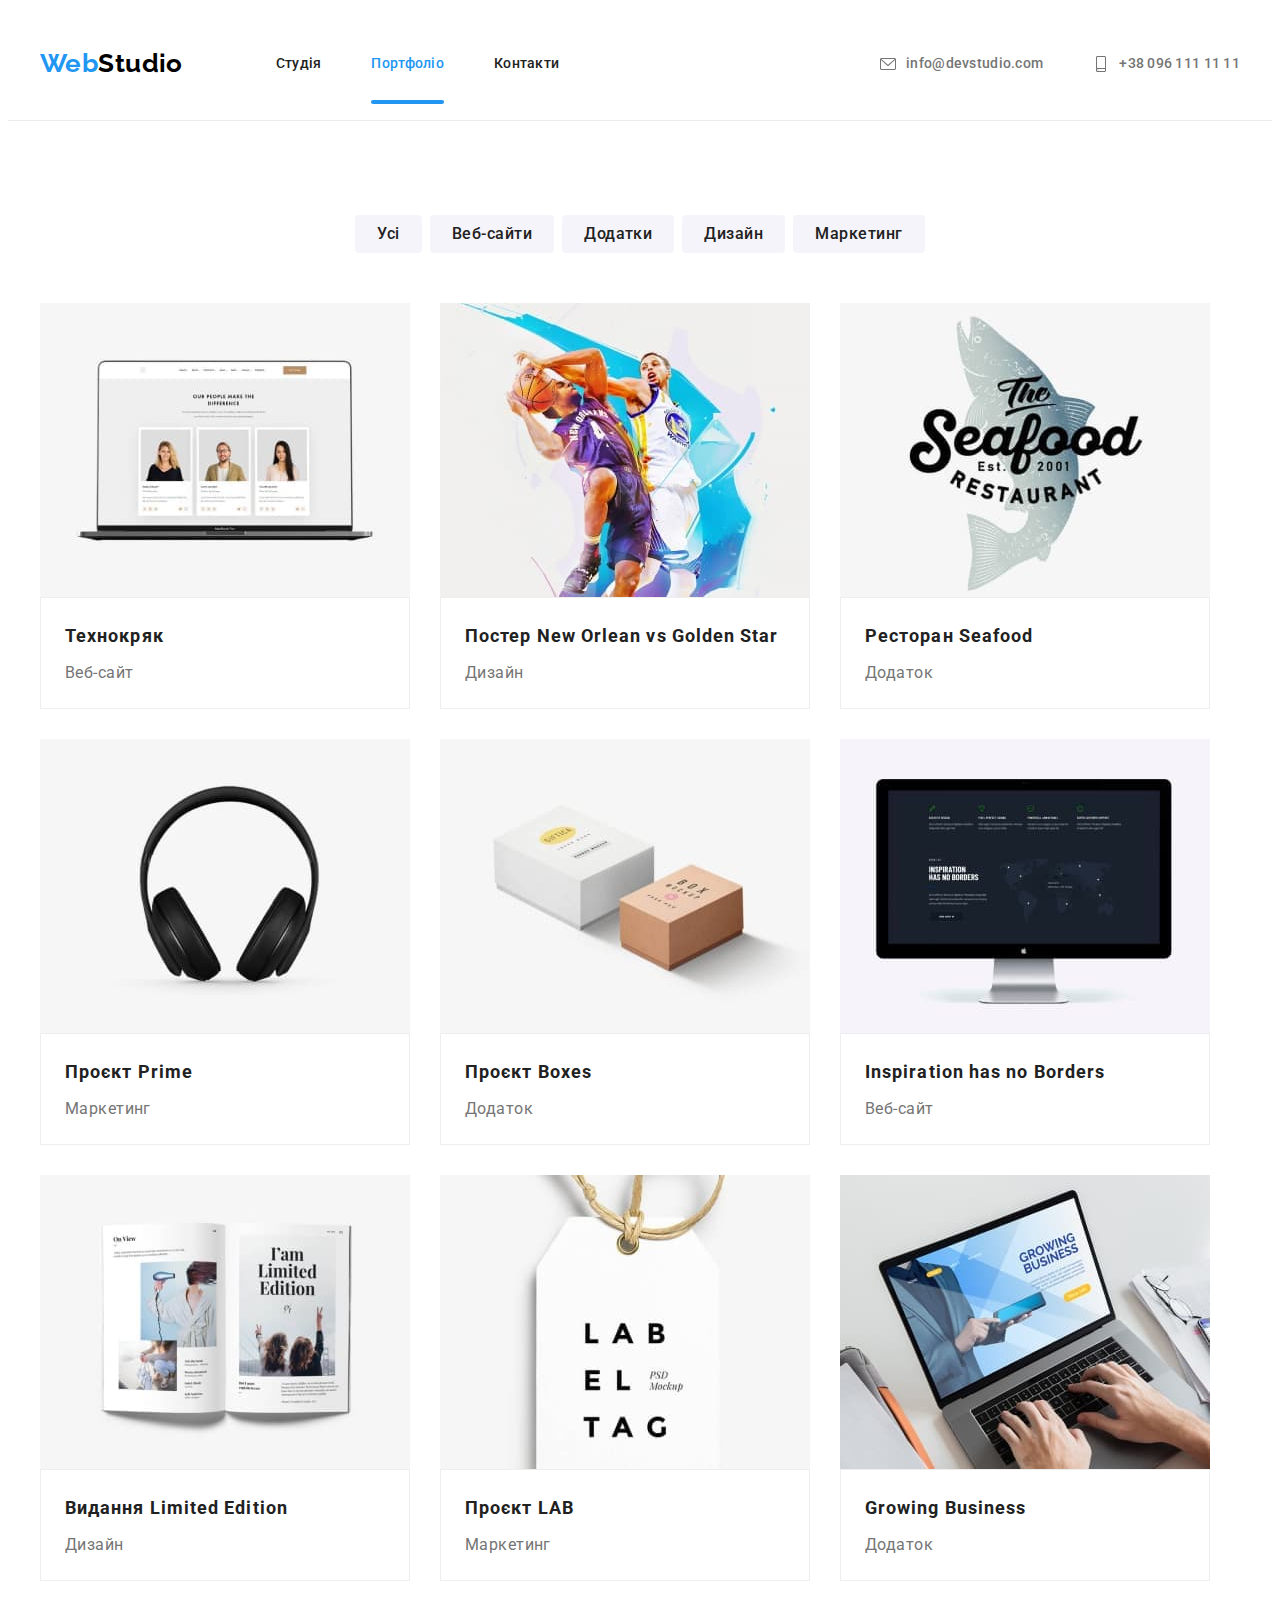
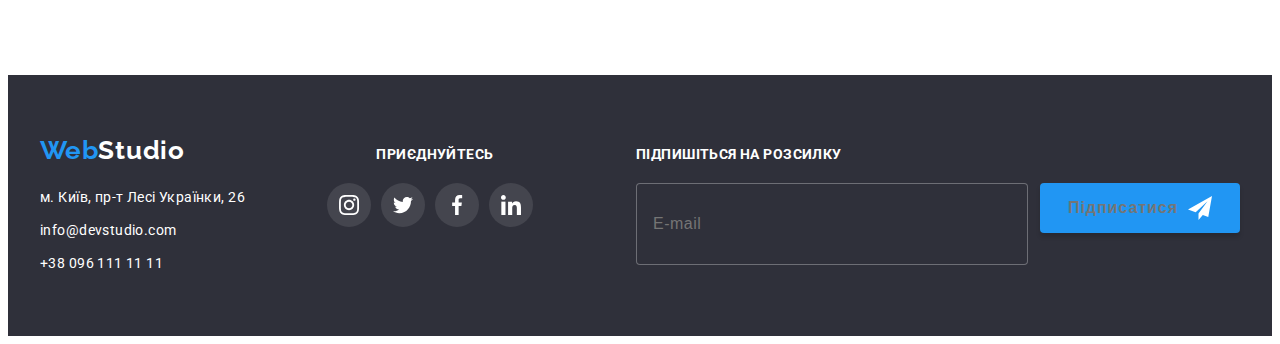
==== commit b493047a: "update footer" ====
--- a/portfolio.html
+++ b/portfolio.html
@@ -185,62 +185,62 @@
 
     
     <footer class="footer"> 
-        <div class="container footer__container">
-            <div class="footer__position">
-        <a href="./index.html" class="logo">
-            <span class="current">Web</span><span class="footer__logo">Studio</span>
+        <div class="container container-footer">
+            <div class="footer-logo">
+        <a href="./index.html" class="logo logo logo-footer">
+            <span class="current">Web</span><span class="company-logo-white">Studio</span>
          </a>
-        <address class="contacts">
-            <ul class="contacts list">
-                <li class="item"> <a href="https://goo.gl/maps/J2nCYvBNZH49f2Dp6" target="_blank" rel="noreferrer noopener" class="link">м. Київ, пр-т Лесі Українки, 26</a></li>
-                <li class="item" ><a href="mailto:info@devstudio.com" class="link item" >info@devstudio.com</a></li>
-                <li class="item" ><a href="tel:+380961111111" class="link item">+38 096 111 11 11</a></li>
+        <address class="address">
+            <ul class="footer-items list">
+                <li class="footer-contacts"><a href="https://goo.gl/maps/J2nCYvBNZH49f2Dp6" target="_blank" rel="noreferrer noopener" class="link">м. Київ, пр-т Лесі Українки, 26</a></li>
+                <li class="footer-contacts"><a href="mailto:info@devstudio.com" class="link item" >info@devstudio.com</a></li>
+                <li class="footer-contacts"><a href="tel:+380961111111" class="link item">+38 096 111 11 11</a></li>
             </ul>
         </address>
     </div>
-    <div class="footer-soc">
-        <p class="footer-soc__text">приєднуйтесь</p>
-        <ul class="list footer-soc__item socials ">
-            <li>
-                <a href="" class="footer-soc__link">
-                    <svg class="footer-soc__icon">
+    <div class="footer-link">
+        <h3 class="footer-title">приєднуйтесь</h3>
+        <ul class="list footer-networks ">
+            <li class="network">
+                <a href="" class="footer-network-link" >
+                    <svg class="footer-social-network" width="20" height="20">
                         <use href="./images/symbol-defs.svg#icon-instagram"></use>
                     </svg>
                 </a>
             </li>
-            <li>
-                <a href="" class="footer-soc__link">
-                    <svg class="footer-soc__icon">
+            <li class="network">
+                <a href="" class="footer-network-link" >
+                    <svg class="footer-social-network" width="20" height="20">
                         <use href="./images/symbol-defs.svg#icon-twitter"></use>
                     </svg>
                 </a>
             </li>
-            <li>
-                <a href="" class="footer-soc__link">
-                    <svg class="footer-soc__icon">
+            <li class="network">
+                <a href="" class="footer-network-link" >
+                    <svg class="footer-social-network" width="20" height="20">
                         <use href="./images/symbol-defs.svg#icon-facebook"></use>
                     </svg>
                 </a>
             </li>
-            <li>
-                <a href="" class="footer-soc__link">
-                    <svg class="footer-soc__icon">
+            <li class="network">
+                <a href="" class="footer-network-link" >
+                    <svg class="footer-social-network" width="20" height="20">
                         <use href="./images/symbol-defs.svg#icon-linkedin"></use>
                     </svg>
                 </a>
             </li>
         </ul>
     </div>
-    <div class="newsletter">
-        <p class="footer-subject">Підпишіться на розсилку</p>
+    <div class="footer-newsletter">
+        <h3 class="footer-subject">Підпишіться на розсилку</h3>
         <form class="footer-form">
         <div class="footer-email">
-        <label for="mail">
-            <input type="email" name="mail" placeholder="E-mail">
+        <label for="email">
+            <input type="email" name="mail" placeholder="E-mail ">
         </label>
         </div>
         
-        <button type="submit" class="footer-button">
+        <button type="submit" class="footer-btn">
             Підписатися
             <svg class="icon-send" width="24" height="24">
                 <use href="/images/icon send.svg#icon-send"></use>
--- a/css/main.min.css
+++ b/css/main.min.css
@@ -1 +1 @@
-:root{--primary-text-color: #757575;--title-text-color: #212121;--accent-color: #2196F3;--hero-text-color: #FFFFFF;--logo-color: #000000;--primary-bg-color: #F5F5F5;--hero-bg-color: #2F303A;--secondory-bg-color: #F5F4FA;--tel-email-color: rgba(255, 255, 255, 0.6);--hero-button-color:#188CE8}.visually-hidden{position:absolute;width:1px;height:1px;margin:-1px;border:0;padding:0;white-space:nowrap;-webkit-clip-path:inset(100%);clip-path:inset(100%);clip:rect(0 0 0 0);overflow:hidden}html{-webkit-box-sizing:border-box;box-sizing:border-box}body{color:var(--title-text-color);background-color:var(--hero-text-color);font-family:"Roboto",sans-serif;font-size:14px;letter-spacing:.03em}.section{padding:94px 0}.container{width:1200px;margin:0 auto;padding:0 15px}h1,h2,h3,h4,h5,h6,p,ul{margin:0}img{display:block;min-width:100%;height:auto}address{font-style:normal}button{display:block;cursor:pointer;border:none;border-radius:4px}.current{color:var(--accent-color)}.list{list-style:none;padding:0;margin:0}.link{text-decoration:none;color:inherit}.section__title{margin-bottom:0;margin-top:0;color:var(--title-text-color);font-weight:700;font-size:36px;line-height:1.16}header{border-bottom:1px solid #ececec}header .container{display:-webkit-box;display:-ms-flexbox;display:flex;-webkit-box-align:center;-ms-flex-align:center;align-items:center}.logo{color:var(--logo-color);text-decoration:none;font-family:"Raleway",sans-serif;font-weight:700;font-size:26px;line-height:1.2}.main-nav{display:-webkit-box;display:-ms-flexbox;display:flex;-webkit-box-align:center;-ms-flex-align:center;align-items:center}.site-nav{display:-webkit-box;display:-ms-flexbox;display:flex;margin-left:93px}.site-nav .item:not(:last-child){margin-right:50px}.site-nav .link{display:block;padding-top:32px;padding-bottom:32px;color:var(--title-text-color);text-decoration:none;font-weight:500;line-height:1.14;letter-spacing:.02em;-webkit-transition-property:color;transition-property:color;-webkit-transition-duration:250ms;transition-duration:250ms;-webkit-transition-timing-function:cubic-bezier(0.4, 0, 0.2, 1);transition-timing-function:cubic-bezier(0.4, 0, 0.2, 1)}.site-nav .link:hover,.site-nav .link:focus{color:var(--accent-color)}.site-nav .link.current{color:var(--accent-color);position:relative}.current-link::after{position:absolute;left:0;bottom:0;content:"";display:block;width:100%;height:4px;background:var(--accent-color);border-radius:2px}.auth-nav{display:-webkit-box;display:-ms-flexbox;display:flex;margin-left:auto}.auth-nav .item+.item{margin-left:50px}.auth-nav .link{display:-webkit-box;display:-ms-flexbox;display:flex;color:var(--primary-text-color);text-decoration:none;font-weight:500;line-height:1.14;letter-spacing:.02em;-webkit-transition-property:color;transition-property:color;-webkit-transition-duration:250ms;transition-duration:250ms;-webkit-transition-timing-function:cubic-bezier(0.4, 0, 0.2, 1);transition-timing-function:cubic-bezier(0.4, 0, 0.2, 1)}.auth-nav .link:hover,.auth-nav .link:focus{color:var(--accent-color)}.mail-icon,.tel-icon{width:16px;height:16px;margin-right:10px;fill:currentColor}.mail-icon:hover,.mail-icon:focus{color:var(--accent-color)}.tel-icon:hover,.tel-icon:focus{color:var(--accent-color)}.overlay{max-width:1600px;height:600px;margin-left:auto;margin-right:auto;background-color:#c4c4c4;background-image:-webkit-gradient(linear, left top, right top, from(rgba(47, 48, 58, 0.4)), to(rgba(47, 48, 58, 0.4))),url(../images/hero.jpg);background-image:linear-gradient(to right, rgba(47, 48, 58, 0.4), rgba(47, 48, 58, 0.4)),url(../images/hero.jpg);background-position:center;background-size:cover;background-repeat:no-repeat}.hero{text-align:center;padding:200px 0}.hero__title{width:696px;margin:0 auto;margin-bottom:30px;color:var(--hero-text-color);font-weight:900;font-size:44px;line-height:1.36;text-align:center;letter-spacing:.06em;text-transform:uppercase}.hero .button{display:inline-block;min-width:216px;border-radius:4px;padding:10px 32px;color:var(--hero-text-color);background-color:var(--hero-button-color);font-family:inherit;font-weight:700;font-size:16px;line-height:1.88;letter-spacing:.06em;cursor:pointer;border:none}.feature__antenna-icon::before{display:block;content:"";height:120px;background:#f5f4fa;margin-bottom:30px;background-image:url(../images/antenna.svg);background-repeat:no-repeat;background-position:center;border-radius:4px}.feature__clock-icon::before{display:block;content:"";height:120px;background:#f5f4fa;margin-bottom:30px;background-image:url(../images/clock.svg);background-repeat:no-repeat;background-position:center;border-radius:4px}.feature__diagram-icon::before{display:block;content:"";height:120px;background:#f5f4fa;margin-bottom:30px;background-image:url(../images/diagram.svg);background-repeat:no-repeat;background-position:center;border-radius:4px}.feature__astronaut-icon::before{display:block;content:"";height:120px;background:#f5f4fa;margin-bottom:30px;background-image:url(../images/astronaut.svg);background-repeat:no-repeat;background-position:center;border-radius:4px}.feature__list{display:-webkit-box;display:-ms-flexbox;display:flex;gap:30px}.feature__title{margin-bottom:10px;font-size:14px;color:var(--title-text-color);font-weight:700;line-height:1.14;text-transform:uppercase}.feature__text{color:var(--primary-text-color);line-height:1.71}.work{padding-top:0}.work__list{display:-webkit-box;display:-ms-flexbox;display:flex;list-style:none}.work__list .item:not(:last-child){margin-right:30px}.work__item{position:relative}.work__text{font-weight:700;line-height:1.14;text-transform:uppercase;color:var(--hero-text-color);background:rgba(47,48,58,.8);position:absolute;bottom:0;width:100%;height:70px;display:-webkit-box;display:-ms-flexbox;display:flex;-webkit-box-align:center;-ms-flex-align:center;align-items:center;-webkit-box-pack:center;-ms-flex-pack:center;justify-content:center}.work .section__title{text-align:center;margin-bottom:50px}.team-list{display:-webkit-box;display:-ms-flexbox;display:flex;list-style:none}.team-list__item{background:var(--hero-text-color);-webkit-box-shadow:0px 1px 3px rgba(0,0,0,.12),0px 1px 1px rgba(0,0,0,.14),0px 2px 1px rgba(0,0,0,.2);box-shadow:0px 1px 3px rgba(0,0,0,.12),0px 1px 1px rgba(0,0,0,.14),0px 2px 1px rgba(0,0,0,.2);border-radius:0px 0px 4px 4px}.team-list__item:not(:last-child){margin-right:30px}.team-list__title{margin-bottom:10px;color:var(--title-text-color);font-weight:500;font-size:16px;line-height:1.19}.team-list__text{margin-top:0;margin-bottom:16px;color:var(--primary-text-color);font-size:16px;line-height:1.19}.our-team{background-color:var(--secondory-bg-color)}.our-team .section__title{text-align:center;margin-bottom:50px}.our-team .team{padding-top:30px;padding-bottom:30px;text-align:center}.socials{display:-webkit-box;display:-ms-flexbox;display:flex;-webkit-box-pack:center;-ms-flex-pack:center;justify-content:center;gap:10px}.team-soc-link{width:44px;height:44px;color:#afb1b8;background-color:#fff;border-radius:50%;display:-webkit-box;display:-ms-flexbox;display:flex;-webkit-box-pack:center;-ms-flex-pack:center;justify-content:center;-webkit-box-align:center;-ms-flex-align:center;align-items:center;-webkit-transition:color 250ms cubic-bezier(0.4, 0, 0.2, 1),background-color 250ms cubic-bezier(0.4, 0, 0.2, 1);transition:color 250ms cubic-bezier(0.4, 0, 0.2, 1),background-color 250ms cubic-bezier(0.4, 0, 0.2, 1)}.team-soc-link:hover,.team-soc-link:focus{background-color:#2196f3;color:var(--hero-text-color)}.team-soc-icon{width:20px;height:20px;fill:currentColor}.clients__title{text-align:center;margin-bottom:50px;font-size:36px;line-height:1.17;letter-spacing:.03em;color:#212121}.clients__list{display:-webkit-box;display:-ms-flexbox;display:flex}.clients__item:not(:last-child){margin-right:30px}.clients__link{width:170px;height:92px;display:-webkit-box;display:-ms-flexbox;display:flex;-webkit-box-pack:center;-ms-flex-pack:center;justify-content:center;-webkit-box-align:center;-ms-flex-align:center;align-items:center;border:1px solid currentColor;border-radius:4px;color:#afb1b8;-webkit-transition:color 250ms cubic-bezier(0.4, 0, 0.2, 1);transition:color 250ms cubic-bezier(0.4, 0, 0.2, 1)}.clients__link:hover,.clients__link:focus{color:var(--accent-color)}.clients__icon{width:106px;fill:currentColor}.footer{background-color:var(--hero-bg-color);padding:60px 0}.footer__container{display:-webkit-box;display:-ms-flexbox;display:flex;-webkit-box-align:baseline;-ms-flex-align:baseline;align-items:baseline}.footer__logo{color:var(--hero-text-color);font-weight:700;font-size:26px;line-height:1.19}.footer__position{margin-right:70px}.footer-soc__icon{width:20px;height:20px;fill:var(--hero-text-color)}.footer-soc__text{margin-bottom:20px;font-weight:700;line-height:1.14;text-transform:uppercase;color:var(--hero-text-color)}.footer-soc__item{width:206px;height:44px}.footer-soc__link{width:44px;height:44px;color:#afb1b8;border-radius:50%;background:rgba(255,255,255,.1);display:-webkit-box;display:-ms-flexbox;display:flex;-webkit-box-pack:center;-ms-flex-pack:center;justify-content:center;-webkit-box-align:center;-ms-flex-align:center;align-items:center;-webkit-transition:color 250ms cubic-bezier(0.4, 0, 0.2, 1),background-color 250ms cubic-bezier(0.4, 0, 0.2, 1),-webkit-transform 250ms cubic-bezier(0.4, 0, 0.2, 1);transition:color 250ms cubic-bezier(0.4, 0, 0.2, 1),background-color 250ms cubic-bezier(0.4, 0, 0.2, 1),-webkit-transform 250ms cubic-bezier(0.4, 0, 0.2, 1);transition:transform 250ms cubic-bezier(0.4, 0, 0.2, 1),color 250ms cubic-bezier(0.4, 0, 0.2, 1),background-color 250ms cubic-bezier(0.4, 0, 0.2, 1);transition:transform 250ms cubic-bezier(0.4, 0, 0.2, 1),color 250ms cubic-bezier(0.4, 0, 0.2, 1),background-color 250ms cubic-bezier(0.4, 0, 0.2, 1),-webkit-transform 250ms cubic-bezier(0.4, 0, 0.2, 1)}.footer-soc__link:hover,.footer-soc__link:focus{background-color:#2196f3;color:var(--hero-text-color)}.newsletter{margin-left:auto}.footer-subject{font-weight:700;font-size:14px;line-height:1.14;letter-spacing:.03em;text-transform:uppercase;color:var(--hero-text-color);margin-bottom:20px}.footer-form{display:-webkit-box;display:-ms-flexbox;display:flex}.footer-email input{color:rgba(255,255,255,.6);font-weight:400;font-size:16px;line-height:1.25;letter-spacing:.03em;background:var(--hero-bg-color);border:1px solid rgba(255,255,255,.3);border-radius:4px;height:50px;width:358px;padding:15px 16px}.footer-button{font-weight:bold;font-size:16px;line-height:1.9;letter-spacing:.06em;color:var(--hero-text-color);background-color:var(--accent-color);border:rgba(0,0,0,0);-webkit-box-shadow:0px 4px 4px rgba(0,0,0,.15);box-shadow:0px 4px 4px rgba(0,0,0,.15);border-radius:4px;height:50px;min-width:200px;cursor:pointer;padding:0;display:-webkit-box;display:-ms-flexbox;display:flex;-webkit-box-align:center;-ms-flex-align:center;align-items:center;-webkit-box-pack:center;-ms-flex-pack:center;justify-content:center;margin-left:12px}.icon-send{margin-left:12px}.backdrop{position:fixed;width:100%;height:100%;left:0px;top:0px;background:rgba(0,0,0,.2);opacity:1;-webkit-transition:opacity 250ms cubic-bezier(0.4, 0, 0.2, 1);transition:opacity 250ms cubic-bezier(0.4, 0, 0.2, 1)}.backdrop.is-hidden{opacity:0;pointer-events:none}.backdrop.is-hidden .modal{-webkit-transform:translate(-50%, -50%) scale(0.9);transform:translate(-50%, -50%) scale(0.9)}.modal{position:absolute;top:50%;left:50%;-webkit-transform:translate(-50%, -50%) scale(1);transform:translate(-50%, -50%) scale(1);padding:40px;min-width:528px;min-height:581px;background:#fff;-webkit-box-shadow:0px 1px 3px rgba(0,0,0,.12),0px 1px 1px rgba(0,0,0,.14),0px 2px 1px rgba(0,0,0,.2);box-shadow:0px 1px 3px rgba(0,0,0,.12),0px 1px 1px rgba(0,0,0,.14),0px 2px 1px rgba(0,0,0,.2);border-radius:4px;-webkit-transition:-webkit-transform 250ms cubic-bezier(0.4, 0, 0.2, 1);transition:-webkit-transform 250ms cubic-bezier(0.4, 0, 0.2, 1);transition:transform 250ms cubic-bezier(0.4, 0, 0.2, 1);transition:transform 250ms cubic-bezier(0.4, 0, 0.2, 1), -webkit-transform 250ms cubic-bezier(0.4, 0, 0.2, 1)}.modal-icon{border:1px solid rgba(0,0,0,.1);border-radius:50%;width:30px;height:30px;background-color:var(--hero-text-color);top:8px;right:8px;cursor:pointer;position:absolute}.modal-icon:hover,.modal-icon:focus{fill:var(--accent-color)}.close{position:absolute;top:50%;left:50%;-webkit-transform:translate(-50%, -50%);transform:translate(-50%, -50%);width:100%;height:100%}.modal-form-text{font-weight:700;font-size:20px;line-height:1.15;text-align:center;letter-spacing:.03em;color:var(--title-text-color);margin-bottom:12px}.modal-form-field{margin-bottom:10px;display:-webkit-box;display:-ms-flexbox;display:flex;-webkit-box-orient:vertical;-webkit-box-direction:normal;-ms-flex-direction:column;flex-direction:column}.modal-form-field:nth-child(4n+1){margin-bottom:20px}.modal-form-label{margin-bottom:4px;font-weight:400;font-size:12px;line-height:1.17;letter-spacing:.01em;color:var(--primary-text-color)}.input-wrap{position:relative}.form-input{margin:0;border:1px solid rgba(33,33,33,.2);border-radius:4px;width:100%;height:40px;font-weight:400;font-size:12px;line-height:1.17;letter-spacing:.01em;color:var(--primary-text-color);cursor:pointer;outline:none;padding:12px;padding-left:42px;-webkit-transition:border 250ms cubic-bezier(0.4, 0, 0.2, 1);transition:border 250ms cubic-bezier(0.4, 0, 0.2, 1)}.form-input:hover,.form-input:focus{border-color:var(--accent-color)}.modal-svg{position:absolute;left:15px;top:50%;-webkit-transform:translateY(-50%);transform:translateY(-50%);-webkit-transition:fill 250ms cubic-bezier(0.4, 0, 0.2, 1);transition:fill 250ms cubic-bezier(0.4, 0, 0.2, 1)}.form-input:hover+.modal-svg,.form-input:focus+.modal-svg{fill:var(--accent-color)}.modal-form-textarea{border:1px solid rgba(33,33,33,.2);border-radius:4px;resize:none;height:120px;font-weight:400;font-size:12px;line-height:1.17;letter-spacing:.01em;color:var(--primary-text-color);cursor:pointer;outline:none;-webkit-transition:border-color 250ms cubic-bezier(0.4, 0, 0.2, 1);transition:border-color 250ms cubic-bezier(0.4, 0, 0.2, 1);padding:12px 16px}.modal-form-textarea:hover,.modal-form-textarea:focus{border-color:var(--accent-color)}.checkbox{display:block}.modal-checkbox-input{-webkit-appearance:none;-moz-appearance:none;appearance:none;position:absolute}.checkbox-label{display:-webkit-box;display:-ms-flexbox;display:flex;-webkit-box-align:center;-ms-flex-align:center;align-items:center;-webkit-box-pack:center;-ms-flex-pack:center;justify-content:center;font-weight:400;font-size:14px;line-height:1.71;letter-spacing:.03em;color:var(--primary-text-color)}.modal-checkbox-input:checked+.checkbox-label svg{background-color:var(--accent-color);border:none}.checkbox-label svg{width:16px;height:15px;border:2px solid var(--title-text-color);border-radius:4px;margin-right:7px}.checkbox-icon{fill:rgba(0,0,0,0)}.experpt{color:var(--accent-color);text-decoration:underline;margin-left:3px}.button-modal{margin-top:30px;text-align:center;-webkit-box-pack:center;-ms-flex-pack:center;justify-content:center;display:-webkit-box;display:-ms-flexbox;display:flex}.button-clik{letter-spacing:.06em;color:var(--hero-text-color);background-color:var(--accent-color);cursor:pointer;font-weight:700;font-size:16px;line-height:1.9;border:rgba(0,0,0,0);border-radius:4px;padding:10px 32px;min-width:200px;min-height:50px;-webkit-box-shadow:0px 4px 4px rgba(0,0,0,.15);box-shadow:0px 4px 4px rgba(0,0,0,.15)}.contacts{font-style:normal;margin-top:20px}.contacts .item:not(:last-child){margin-bottom:9px}.contacts .link{color:var(--hero-text-color);background-color:var(--hero-bg-color);text-decoration:none;line-height:1.71;-webkit-transition-property:color;transition-property:color;-webkit-transition-duration:250ms;transition-duration:250ms;-webkit-transition-timing-function:cubic-bezier(0.4, 0, 0.2, 1);transition-timing-function:cubic-bezier(0.4, 0, 0.2, 1)}.contacts .link:hover,.contacts .link:focus{color:var(--accent-color)}.contacts .item{color:var(--tel-email-color)}.list-filter{display:-webkit-box;display:-ms-flexbox;display:flex;-webkit-box-pack:center;-ms-flex-pack:center;justify-content:center;margin-bottom:50px}.list-filter .filter{margin-right:8px}.list-filter .filter:last-child{margin-right:0}.list .button{border-radius:4px;border:none;padding:6px 22px;color:var(--title-text-color);background-color:var(--secondory-bg-color);font-family:inherit;font-weight:500;font-size:16px;line-height:1.62;cursor:pointer;letter-spacing:.03em;-webkit-transition:color 250ms cubic-bezier(0.4, 0, 0.2, 1),background-color 250ms cubic-bezier(0.4, 0, 0.2, 1),-webkit-box-shadow 250ms cubic-bezier(0.4, 0, 0.2, 1);transition:color 250ms cubic-bezier(0.4, 0, 0.2, 1),background-color 250ms cubic-bezier(0.4, 0, 0.2, 1),-webkit-box-shadow 250ms cubic-bezier(0.4, 0, 0.2, 1);transition:box-shadow 250ms cubic-bezier(0.4, 0, 0.2, 1),color 250ms cubic-bezier(0.4, 0, 0.2, 1),background-color 250ms cubic-bezier(0.4, 0, 0.2, 1);transition:box-shadow 250ms cubic-bezier(0.4, 0, 0.2, 1),color 250ms cubic-bezier(0.4, 0, 0.2, 1),background-color 250ms cubic-bezier(0.4, 0, 0.2, 1),-webkit-box-shadow 250ms cubic-bezier(0.4, 0, 0.2, 1)}.list .button:hover,.list .button:focus{color:var(--hero-text-color);background-color:var(--accent-color);-webkit-box-shadow:0px 3px 1px rgba(0,0,0,.1),0px 1px 2px rgba(0,0,0,.08),0px 2px 2px rgba(0,0,0,.12);box-shadow:0px 3px 1px rgba(0,0,0,.1),0px 1px 2px rgba(0,0,0,.08),0px 2px 2px rgba(0,0,0,.12)}.gallery{display:-webkit-box;display:-ms-flexbox;display:flex;-ms-flex-wrap:wrap;flex-wrap:wrap;gap:30px}.gallery .item{width:370px}.gallery .item:nth-child(3n){margin-right:0}.gallery .project{padding:20px 24px;border:1px solid #eee}.gallery .title{margin-bottom:4px;margin-top:0;color:var(--title-text-color);font-weight:700;font-size:18px;line-height:2;letter-spacing:.06em}.gallery .text{margin:0;color:var(--primary-text-color);font-size:16px;line-height:1.88}.gallery__link{display:block;-webkit-transition:-webkit-box-shadow 250ms cubic-bezier(0.4, 0, 0.2, 1);transition:-webkit-box-shadow 250ms cubic-bezier(0.4, 0, 0.2, 1);transition:box-shadow 250ms cubic-bezier(0.4, 0, 0.2, 1);transition:box-shadow 250ms cubic-bezier(0.4, 0, 0.2, 1), -webkit-box-shadow 250ms cubic-bezier(0.4, 0, 0.2, 1)}.gallery__link:hover,.gallery__link:focus{-webkit-box-shadow:0px 1px 1px rgba(0,0,0,.12),0px 4px 4px rgba(0,0,0,.06),1px 4px 6px rgba(0,0,0,.16);box-shadow:0px 1px 1px rgba(0,0,0,.12),0px 4px 4px rgba(0,0,0,.06),1px 4px 6px rgba(0,0,0,.16)}.gallery__item{position:relative;overflow:hidden}.gallery__description{position:absolute;left:0;bottom:0;opacity:1;display:-webkit-box;display:-ms-flexbox;display:flex;-webkit-box-align:center;-ms-flex-align:center;align-items:center;-webkit-box-pack:center;-ms-flex-pack:center;justify-content:center;padding:45px 14px 66px 34px;width:100%;height:100%;font-size:18px;line-height:1.6;letter-spacing:.03em;color:var(--hero-text-color);background:rgba(33,150,243,.9);-webkit-transform:translateY(100%);transform:translateY(100%);-webkit-transition:-webkit-transform 250ms cubic-bezier(0.4, 0, 0.2, 1);transition:-webkit-transform 250ms cubic-bezier(0.4, 0, 0.2, 1);transition:transform 250ms cubic-bezier(0.4, 0, 0.2, 1);transition:transform 250ms cubic-bezier(0.4, 0, 0.2, 1), -webkit-transform 250ms cubic-bezier(0.4, 0, 0.2, 1)}.item:hover .gallery__description{-webkit-transform:translateY(0);transform:translateY(0)}/*# sourceMappingURL=main.min.css.map */+:root{--primary-text-color: #757575;--title-text-color: #212121;--accent-color: #2196F3;--hero-text-color: #FFFFFF;--logo-color: #000000;--primary-bg-color: #F5F5F5;--hero-bg-color: #2F303A;--secondory-bg-color: #F5F4FA;--tel-email-color: rgba(255, 255, 255, 0.6);--hero-button-color:#188CE8}.visually-hidden{position:absolute;width:1px;height:1px;margin:-1px;border:0;padding:0;white-space:nowrap;-webkit-clip-path:inset(100%);clip-path:inset(100%);clip:rect(0 0 0 0);overflow:hidden}html{-webkit-box-sizing:border-box;box-sizing:border-box}body{color:var(--title-text-color);background-color:var(--hero-text-color);font-family:"Roboto",sans-serif;font-size:14px;letter-spacing:.03em}.section{padding:60px 15px}@media screen and (min-width: 1200px){.section{padding:94px 0}}.container{margin-left:auto;margin-right:auto;padding-left:15px;padding-right:15px}@media screen and (min-width: 480px){.container{width:480px}}@media screen and (min-width: 768px){.container{width:768px}}@media screen and (min-width: 1200px){.container{width:1200px}}h1,h2,h3,h4,h5,h6,p,ul{margin:0}img{display:block;max-width:100%;height:auto}address{font-style:normal}button{display:block;cursor:pointer;border:none;border-radius:4px}.current{color:var(--accent-color)}.list{list-style:none;padding:0;margin:0}.link{text-decoration:none;color:inherit}.section__title{margin-bottom:0;margin-top:0;color:var(--title-text-color);font-weight:700;font-size:36px;line-height:1.16}header{border-bottom:1px solid #ececec;padding-top:16px;padding-bottom:16px}header .container{display:-webkit-box;display:-ms-flexbox;display:flex;-webkit-box-align:center;-ms-flex-align:center;align-items:center}.logo{color:var(--logo-color);text-decoration:none;font-family:"Raleway",sans-serif;font-weight:700;font-size:26px;line-height:1.2}.main-nav{display:-webkit-box;display:-ms-flexbox;display:flex;-webkit-box-align:center;-ms-flex-align:center;align-items:center}.site-nav{display:none}@media screen and (min-width: 1200px){.site-nav{display:-webkit-box;display:-ms-flexbox;display:flex;margin-left:93px}}.site-nav .item:not(:last-child){margin-right:50px}.site-nav .link{display:block;padding-top:32px;padding-bottom:32px;color:var(--title-text-color);text-decoration:none;font-weight:500;line-height:1.14;letter-spacing:.02em;-webkit-transition-property:color;transition-property:color;-webkit-transition-duration:250ms;transition-duration:250ms;-webkit-transition-timing-function:cubic-bezier(0.4, 0, 0.2, 1);transition-timing-function:cubic-bezier(0.4, 0, 0.2, 1)}.site-nav .link:hover,.site-nav .link:focus{color:var(--accent-color)}.site-nav .link.current{color:var(--accent-color);position:relative}.current-link::after{position:absolute;left:0;bottom:0;content:"";display:block;width:100%;height:4px;background:var(--accent-color);border-radius:2px}.auth-nav{display:none}@media screen and (min-width: 1200px){.auth-nav{display:-webkit-box;display:-ms-flexbox;display:flex;margin-left:auto}}.auth-nav .item+.item{margin-left:50px}.auth-nav .link{display:-webkit-box;display:-ms-flexbox;display:flex;color:var(--primary-text-color);text-decoration:none;font-weight:500;line-height:1.14;letter-spacing:.02em;-webkit-transition-property:color;transition-property:color;-webkit-transition-duration:250ms;transition-duration:250ms;-webkit-transition-timing-function:cubic-bezier(0.4, 0, 0.2, 1);transition-timing-function:cubic-bezier(0.4, 0, 0.2, 1)}.auth-nav .link:hover,.auth-nav .link:focus{color:var(--accent-color)}.mail-icon,.tel-icon{width:16px;height:16px;margin-right:10px;fill:currentColor}.mail-icon:hover,.mail-icon:focus{color:var(--accent-color)}.tel-icon:hover,.tel-icon:focus{color:var(--accent-color)}.hero{text-align:center;padding:200px 0;max-width:1600px;height:600px;margin-left:auto;margin-right:auto;background-color:#c4c4c4;background-position:center;background-size:cover;background-repeat:no-repeat;background-image:-webkit-gradient(linear, left top, right top, from(rgba(47, 48, 58, 0.4)), to(rgba(47, 48, 58, 0.4))),url(../images/hero/Header\ img_mob@1x.jpg);background-image:linear-gradient(to right, rgba(47, 48, 58, 0.4), rgba(47, 48, 58, 0.4)),url(../images/hero/Header\ img_mob@1x.jpg)}@media(min-device-pixel-ratio: 2),(-webkit-min-device-pixel-ratio: 2),(min-resolution: 192dpi),(min-resolution: 2dppx){.hero{background-image:url(../images/hero/Header\ img_mob@2x.jpg)}}@media screen and (min-width: 481px){.hero{background-image:-webkit-gradient(linear, left top, right top, from(rgba(47, 48, 58, 0.4)), to(rgba(47, 48, 58, 0.4))),url(../images/hero/Header\ img_tab@1x.jpg);background-image:linear-gradient(to right, rgba(47, 48, 58, 0.4), rgba(47, 48, 58, 0.4)),url(../images/hero/Header\ img_tab@1x.jpg)}}@media screen and (min-width: 481px)and (min-device-pixel-ratio: 2),screen and (min-width: 481px)and (-webkit-min-device-pixel-ratio: 2),screen and (min-width: 481px)and (min-resolution: 192dpi),screen and (min-width: 481px)and (min-resolution: 2dppx){.hero{background-image:url(../images/hero/Header\ img_tab@2x.jpg)}}@media screen and (min-width: 769px){.hero{background-image:-webkit-gradient(linear, left top, right top, from(rgba(47, 48, 58, 0.4)), to(rgba(47, 48, 58, 0.4))),url(../images/hero/Img_desk@1x.jpg);background-image:linear-gradient(to right, rgba(47, 48, 58, 0.4), rgba(47, 48, 58, 0.4)),url(../images/hero/Img_desk@1x.jpg)}}@media screen and (min-width: 769px)and (min-device-pixel-ratio: 2),screen and (min-width: 769px)and (-webkit-min-device-pixel-ratio: 2),screen and (min-width: 769px)and (min-resolution: 192dpi),screen and (min-width: 769px)and (min-resolution: 2dppx){.hero{background-image:url(../images/hero/Img_desk@2x.jpg)}}.hero__title{width:360px;margin:0 auto;margin-bottom:30px;color:var(--hero-text-color);font-weight:900;font-size:24px;line-height:1.61;text-align:center;letter-spacing:.06em;text-transform:uppercase}@media screen and (min-width: 481px){.hero__title{font-size:26px}}@media screen and (min-width: 769px){.hero__title{width:696px;font-size:44px;line-height:1.36}}.hero .button{display:inline-block;min-width:216px;border-radius:4px;padding:10px 32px;color:var(--hero-text-color);background-color:var(--hero-button-color);font-family:inherit;font-weight:700;font-size:16px;line-height:1.88;letter-spacing:.06em;cursor:pointer;border:none}.section{padding-top:60px;padding-bottom:60px}@media screen and (min-width: 1200px){.section{padding-top:94px;padding-bottom:94px}}@media screen and (min-width: 768px){.section-title{display:-webkit-box;display:-ms-flexbox;display:flex;-ms-flex-wrap:wrap;flex-wrap:wrap;-webkit-box-pack:center;-ms-flex-pack:center;justify-content:center}}.feature__title{letter-spacing:.03em;font-weight:bold;font-size:14px;line-height:1.2;text-transform:uppercase;text-align:center;margin-top:30px}@media screen and (min-width: 768px){.feature__title{text-align:start}}.description{margin-bottom:30px}.description:nth-child(4n){margin-bottom:0}@media screen and (min-width: 768px){.description:nth-child(2n){margin-left:30px}.description:nth-child(3n){margin-bottom:0}}@media screen and (min-width: 1200px){.description{width:270px;margin-bottom:0}.description:not(:first-child){margin-left:30px}}.feature__text{letter-spacing:.03em;color:var(--primary-text-color);font-weight:400;font-size:14px;line-height:1.7;margin-top:10px}@media screen and (min-width: 768px){.feature__text{max-width:354px}}@media screen and (min-width: 1200px){.feature__text{width:270px}}.description-svg{display:-webkit-box;display:-ms-flexbox;display:flex;-webkit-box-align:center;-ms-flex-align:center;align-items:center;-webkit-box-pack:center;-ms-flex-pack:center;justify-content:center;min-width:270px;height:120px;background-color:#f5f4fa;border-radius:4px}.icon-description{width:70px;height:70px}.work{padding-top:0}@media screen and (max-width: 1199px){.work{display:none}}.work__list{display:-webkit-box;display:-ms-flexbox;display:flex;list-style:none}.work__list .item:not(:last-child){margin-right:30px}.work__item{position:relative}.work__text{font-weight:700;line-height:1.14;text-transform:uppercase;color:var(--hero-text-color);background:rgba(47,48,58,.8);position:absolute;bottom:0;width:100%;height:70px;display:-webkit-box;display:-ms-flexbox;display:flex;-webkit-box-align:center;-ms-flex-align:center;align-items:center;-webkit-box-pack:center;-ms-flex-pack:center;justify-content:center}.work .section__title{text-align:center;margin-bottom:50px}@media screen and (min-width: 768px){.team-list{display:-webkit-box;display:-ms-flexbox;display:flex;-ms-flex-wrap:wrap;flex-wrap:wrap;margin-right:-30px}}.team-list__item{background:var(--hero-text-color);-webkit-box-shadow:0px 1px 3px rgba(0,0,0,.12),0px 1px 1px rgba(0,0,0,.14),0px 2px 1px rgba(0,0,0,.2);box-shadow:0px 1px 3px rgba(0,0,0,.12),0px 1px 1px rgba(0,0,0,.14),0px 2px 1px rgba(0,0,0,.2);border-radius:0px 0px 4px 4px}.team-list__item:not(:last-child){margin-bottom:30px}@media screen and (min-width: 768px){.team-list__item{width:calc(50% - 30px)}.team-list__item:nth-child(2n+1){margin-right:30px}.team-list__item:nth-child(1n+3){margin-bottom:0}}@media screen and (min-width: 1200px){.team-list__item{width:calc(25% - 30px)}.team-list__item:nth-child(1n){margin-bottom:0}.team-list__item:not(:last-child){margin-right:30px}}.our-team{background-color:var(--secondory-bg-color)}.our-team .section__title{text-align:center;margin-bottom:50px}.our-team .team{padding-top:30px;padding-bottom:30px;text-align:center}.team-list__title{margin-bottom:10px;color:var(--title-text-color);font-weight:500;font-size:16px;line-height:1.19}.team-list__text{margin-top:0;margin-bottom:16px;color:var(--primary-text-color);font-size:16px;line-height:1.19}.socials{display:-webkit-box;display:-ms-flexbox;display:flex;-webkit-box-pack:center;-ms-flex-pack:center;justify-content:center;gap:10px}.team-soc-link{width:44px;height:44px;color:#afb1b8;background-color:#fff;border-radius:50%;display:-webkit-box;display:-ms-flexbox;display:flex;-webkit-box-pack:center;-ms-flex-pack:center;justify-content:center;-webkit-box-align:center;-ms-flex-align:center;align-items:center;-webkit-transition:color 250ms cubic-bezier(0.4, 0, 0.2, 1),background-color 250ms cubic-bezier(0.4, 0, 0.2, 1);transition:color 250ms cubic-bezier(0.4, 0, 0.2, 1),background-color 250ms cubic-bezier(0.4, 0, 0.2, 1)}.team-soc-link:hover,.team-soc-link:focus{background-color:#2196f3;color:var(--hero-text-color)}.team-soc-icon{width:20px;height:20px;fill:currentColor}.section-clients{font-weight:bold;color:var(--title-text-color);font-size:28px;line-height:1.18;text-align:center;letter-spacing:.03em;margin-bottom:30px}@media screen and (min-width: 1200px){.section-clients{font-size:36px;line-height:1.2;margin-bottom:50px}}.section-clients-logo{display:-webkit-box;display:-ms-flexbox;display:flex;-webkit-box-align:center;-ms-flex-align:center;align-items:center;-webkit-box-pack:center;-ms-flex-pack:center;justify-content:center;width:100%;height:92px;border:1px solid #afb1b8;border-radius:4px;cursor:pointer;color:#afb1b8;-webkit-transition:border-color 250ms cubic-bezier(0.4, 0, 0.2, 1),color 250ms cubic-bezier(0.4, 0, 0.2, 1);transition:border-color 250ms cubic-bezier(0.4, 0, 0.2, 1),color 250ms cubic-bezier(0.4, 0, 0.2, 1)}.section-clients-logo:hover,.section-clients-logo:focus{border-color:var(--accent-color);color:var(--accent-color)}@media screen and (min-width: 480px){.section-clients-logo{width:210px}}@media screen and (min-width: 768px){.section-clients-logo{width:226px}}@media screen and (min-width: 1200px){.section-clients-logo{width:170px}}@media screen and (max-width: 1199px){.section-clients-list,.client-item{display:-webkit-box;display:-ms-flexbox;display:flex;-ms-flex-wrap:wrap;flex-wrap:wrap;-webkit-box-align:center;-ms-flex-align:center;align-items:center;-webkit-box-pack:center;-ms-flex-pack:center;justify-content:center;-webkit-box-flex:1;-ms-flex-positive:1;flex-grow:1}}@media screen and (max-width: 767px){.client-item{margin-bottom:30px;width:calc(50% - 30px)}.client-item:nth-child(1n+5){margin-bottom:0}.client-item:nth-child(2n){margin-left:30px}}@media screen and (min-width: 768px){.client-item{width:calc(33.3333333333% - 30px);margin-bottom:30px;margin-left:30px}.client-item:nth-child(1n+4){margin-bottom:0}.client-item:nth-child(3n+1){margin-left:0}}@media screen and (min-width: 1200px){.client-item:not(:first-child){margin-left:30px}.client-item{margin-bottom:0}.section-clients-list{display:-webkit-box;display:-ms-flexbox;display:flex;-webkit-box-align:center;-ms-flex-align:center;align-items:center;-webkit-box-pack:center;-ms-flex-pack:center;justify-content:center}}.client-icon-logo{width:106px;fill:currentColor;-webkit-transition:fill 250ms cubic-bezier(0.4, 0, 0.2, 1);transition:fill 250ms cubic-bezier(0.4, 0, 0.2, 1)}.footer{padding-top:60px;padding-bottom:60px}@media screen and (max-width: 480px){.footer{background-color:var(--hero-bg-color);width:100%}}@media screen and (min-width: 481px){.footer{background-color:var(--hero-bg-color);max-width:768px}}@media screen and (min-width: 768px){.footer{background-color:var(--hero-bg-color);max-width:1600px}}.logo-footer{padding:0}.footer-contacts:not(:last-child){margin-bottom:9px}.company-logo-white{letter-spacing:.03em;color:var(--hero-text-color);font-size:26px}.address{letter-spacing:.03em;color:var(--hero-text-color);font-style:normal;font-size:14px;line-height:1.7;margin-top:20px}.contact{color:rgba(255,255,255,.6);-webkit-transition:color 250ms cubic-bezier(0.4, 0, 0.2, 1);transition:color 250ms cubic-bezier(0.4, 0, 0.2, 1)}.contact:hover{color:var(--accent-color)}.footer-address{color:var(--hero-text-color);-webkit-transition:color 250ms cubic-bezier(0.4, 0, 0.2, 1);transition:color 250ms cubic-bezier(0.4, 0, 0.2, 1)}.footer-address:hover{color:var(--accent-color)}@media screen and (min-width: 768px){.container-footer{display:-webkit-box;display:-ms-flexbox;display:flex;-webkit-box-align:baseline;-ms-flex-align:baseline;align-items:baseline;-ms-flex-pack:distribute;justify-content:space-around;-ms-flex-wrap:wrap;flex-wrap:wrap}}@media screen and (min-width: 1200px){.container-footer{display:-webkit-box;display:-ms-flexbox;display:flex;-webkit-box-align:baseline;-ms-flex-align:baseline;align-items:baseline;margin:0 auto;padding-left:15px;padding-right:15px}}@media screen and (max-width: 767px){.footer-logo{text-align:center}}@media screen and (min-width: 768px){.footer-logo{text-align:center}}@media screen and (min-width: 1200px){.footer-logo{-webkit-box-flex:1;-ms-flex-positive:1;flex-grow:1;text-align:start;margin-right:0}}@media screen and (max-width: 767px){.footer-link{text-align:center;margin-top:60px}}@media screen and (min-width: 1200px){.footer-link{margin-left:70px}}.footer-title{color:var(--hero-text-color);font-weight:bold;font-size:14px;line-height:1.2;letter-spacing:.03em;text-transform:uppercase;margin-bottom:20px}@media screen and (min-width: 768px){.footer-title{text-align:center}}.footer-networks{display:-webkit-box;display:-ms-flexbox;display:flex}@media screen and (max-width: 767px){.footer-networks{-webkit-box-pack:center;-ms-flex-pack:center;justify-content:center}}.footer-network-link{width:44px;height:44px;border-radius:50%;background-color:rgba(255,255,255,.1);display:-webkit-box;display:-ms-flexbox;display:flex;-webkit-box-align:center;-ms-flex-align:center;align-items:center;-webkit-box-pack:center;-ms-flex-pack:center;justify-content:center;margin-right:10px;-webkit-transition:background-color 250ms cubic-bezier(0.4, 0, 0.2, 1);transition:background-color 250ms cubic-bezier(0.4, 0, 0.2, 1)}.footer-network-link:hover,.footer-network-link:focus{background-color:var(--accent-color)}.footer-social-network{fill:var(--hero-text-color)}.footer-subject{color:var(--hero-text-color);font-weight:bold;font-size:14px;line-height:1.2;letter-spacing:.03em;text-transform:uppercase;margin-bottom:20px}.footer-newsletter{margin-top:60px}@media screen and (max-width: 767px){.footer-newsletter{text-align:center}}@media screen and (min-width: 768px){.footer-newsletter{text-align:center}}@media screen and (min-width: 1200px){.footer-newsletter{margin-left:93px;text-align:start;margin-top:0}}.footer-email input{color:rgba(255,255,255,.6);font-weight:400;font-size:16px;line-height:1.25;letter-spacing:.03em;background:var(--hero-bg-color);border:1px solid rgba(255,255,255,.3);border-radius:4px;height:50px;width:100%;padding:15px 16px}@media screen and (min-width: 768px){.footer-email input{width:450px}}@media screen and (min-width: 1200px){.footer-email input{width:358px}}@media screen and (min-width: 1200px){.footer-form{display:-webkit-box;display:-ms-flexbox;display:flex}}.footer-btn{font-weight:bold;font-size:16px;line-height:1.9;letter-spacing:.06em;color:var(--primary-text-color);background-color:var(--accent-color);border:rgba(0,0,0,0);-webkit-box-shadow:0px 4px 4px rgba(0,0,0,.15);box-shadow:0px 4px 4px rgba(0,0,0,.15);border-radius:4px;height:50px;min-width:200px;cursor:pointer;display:-webkit-box;display:-ms-flexbox;display:flex;-webkit-box-align:center;-ms-flex-align:center;align-items:center;-webkit-box-pack:center;-ms-flex-pack:center;justify-content:center;padding:0}@media screen and (max-width: 1199px){.footer-btn{margin-top:20px;display:-webkit-inline-box;display:-ms-inline-flexbox;display:inline-flex}}@media screen and (min-width: 1200px){.footer-btn{margin-left:12px}}.icon-send{margin-left:10px}.backdrop{position:fixed;width:100%;height:100%;left:0px;top:0px;background:rgba(0,0,0,.2);opacity:1;-webkit-transition:opacity 250ms cubic-bezier(0.4, 0, 0.2, 1);transition:opacity 250ms cubic-bezier(0.4, 0, 0.2, 1)}.backdrop.is-hidden{opacity:0;pointer-events:none}.backdrop.is-hidden .modal{-webkit-transform:translate(-50%, -50%) scale(0.9);transform:translate(-50%, -50%) scale(0.9)}.modal{position:absolute;top:50%;left:50%;-webkit-transform:translate(-50%, -50%) scale(1);transform:translate(-50%, -50%) scale(1);padding:40px;min-width:528px;min-height:581px;background:#fff;-webkit-box-shadow:0px 1px 3px rgba(0,0,0,.12),0px 1px 1px rgba(0,0,0,.14),0px 2px 1px rgba(0,0,0,.2);box-shadow:0px 1px 3px rgba(0,0,0,.12),0px 1px 1px rgba(0,0,0,.14),0px 2px 1px rgba(0,0,0,.2);border-radius:4px;-webkit-transition:-webkit-transform 250ms cubic-bezier(0.4, 0, 0.2, 1);transition:-webkit-transform 250ms cubic-bezier(0.4, 0, 0.2, 1);transition:transform 250ms cubic-bezier(0.4, 0, 0.2, 1);transition:transform 250ms cubic-bezier(0.4, 0, 0.2, 1), -webkit-transform 250ms cubic-bezier(0.4, 0, 0.2, 1)}.modal-icon{border:1px solid rgba(0,0,0,.1);border-radius:50%;width:30px;height:30px;background-color:var(--hero-text-color);top:8px;right:8px;cursor:pointer;position:absolute}.modal-icon:hover,.modal-icon:focus{fill:var(--accent-color)}.close{position:absolute;top:50%;left:50%;-webkit-transform:translate(-50%, -50%);transform:translate(-50%, -50%);width:100%;height:100%}.modal-form-text{font-weight:700;font-size:20px;line-height:1.15;text-align:center;letter-spacing:.03em;color:var(--title-text-color);margin-bottom:12px}.modal-form-field{margin-bottom:10px;display:-webkit-box;display:-ms-flexbox;display:flex;-webkit-box-orient:vertical;-webkit-box-direction:normal;-ms-flex-direction:column;flex-direction:column}.modal-form-field:nth-child(4n+1){margin-bottom:20px}.modal-form-label{margin-bottom:4px;font-weight:400;font-size:12px;line-height:1.17;letter-spacing:.01em;color:var(--primary-text-color)}.input-wrap{position:relative}.form-input{margin:0;border:1px solid rgba(33,33,33,.2);border-radius:4px;width:100%;height:40px;font-weight:400;font-size:12px;line-height:1.17;letter-spacing:.01em;color:var(--primary-text-color);cursor:pointer;outline:none;padding:12px;padding-left:42px;-webkit-transition:border 250ms cubic-bezier(0.4, 0, 0.2, 1);transition:border 250ms cubic-bezier(0.4, 0, 0.2, 1)}.form-input:hover,.form-input:focus{border-color:var(--accent-color)}.modal-svg{position:absolute;left:15px;top:50%;-webkit-transform:translateY(-50%);transform:translateY(-50%);-webkit-transition:fill 250ms cubic-bezier(0.4, 0, 0.2, 1);transition:fill 250ms cubic-bezier(0.4, 0, 0.2, 1)}.form-input:hover+.modal-svg,.form-input:focus+.modal-svg{fill:var(--accent-color)}.modal-form-textarea{border:1px solid rgba(33,33,33,.2);border-radius:4px;resize:none;height:120px;font-weight:400;font-size:12px;line-height:1.17;letter-spacing:.01em;color:var(--primary-text-color);cursor:pointer;outline:none;-webkit-transition:border-color 250ms cubic-bezier(0.4, 0, 0.2, 1);transition:border-color 250ms cubic-bezier(0.4, 0, 0.2, 1);padding:12px 16px}.modal-form-textarea:hover,.modal-form-textarea:focus{border-color:var(--accent-color)}.checkbox{display:block}.modal-checkbox-input{-webkit-appearance:none;-moz-appearance:none;appearance:none;position:absolute}.checkbox-label{display:-webkit-box;display:-ms-flexbox;display:flex;-webkit-box-align:center;-ms-flex-align:center;align-items:center;-webkit-box-pack:center;-ms-flex-pack:center;justify-content:center;font-weight:400;font-size:14px;line-height:1.71;letter-spacing:.03em;color:var(--primary-text-color)}.modal-checkbox-input:checked+.checkbox-label svg{background-color:var(--accent-color);border:none}.checkbox-label svg{width:16px;height:15px;border:2px solid var(--title-text-color);border-radius:4px;margin-right:7px}.checkbox-icon{fill:rgba(0,0,0,0)}.experpt{color:var(--accent-color);text-decoration:underline;margin-left:3px}.button-modal{margin-top:30px;text-align:center;-webkit-box-pack:center;-ms-flex-pack:center;justify-content:center;display:-webkit-box;display:-ms-flexbox;display:flex}.button-clik{letter-spacing:.06em;color:var(--hero-text-color);background-color:var(--accent-color);cursor:pointer;font-weight:700;font-size:16px;line-height:1.9;border:rgba(0,0,0,0);border-radius:4px;padding:10px 32px;min-width:200px;min-height:50px;-webkit-box-shadow:0px 4px 4px rgba(0,0,0,.15);box-shadow:0px 4px 4px rgba(0,0,0,.15)}.list-filter{display:-webkit-box;display:-ms-flexbox;display:flex;-webkit-box-pack:center;-ms-flex-pack:center;justify-content:center;margin-bottom:50px}.list-filter .filter{margin-right:8px}.list-filter .filter:last-child{margin-right:0}.list .button{border-radius:4px;border:none;padding:6px 22px;color:var(--title-text-color);background-color:var(--secondory-bg-color);font-family:inherit;font-weight:500;font-size:16px;line-height:1.62;cursor:pointer;letter-spacing:.03em;-webkit-transition:color 250ms cubic-bezier(0.4, 0, 0.2, 1),background-color 250ms cubic-bezier(0.4, 0, 0.2, 1),-webkit-box-shadow 250ms cubic-bezier(0.4, 0, 0.2, 1);transition:color 250ms cubic-bezier(0.4, 0, 0.2, 1),background-color 250ms cubic-bezier(0.4, 0, 0.2, 1),-webkit-box-shadow 250ms cubic-bezier(0.4, 0, 0.2, 1);transition:box-shadow 250ms cubic-bezier(0.4, 0, 0.2, 1),color 250ms cubic-bezier(0.4, 0, 0.2, 1),background-color 250ms cubic-bezier(0.4, 0, 0.2, 1);transition:box-shadow 250ms cubic-bezier(0.4, 0, 0.2, 1),color 250ms cubic-bezier(0.4, 0, 0.2, 1),background-color 250ms cubic-bezier(0.4, 0, 0.2, 1),-webkit-box-shadow 250ms cubic-bezier(0.4, 0, 0.2, 1)}.list .button:hover,.list .button:focus{color:var(--hero-text-color);background-color:var(--accent-color);-webkit-box-shadow:0px 3px 1px rgba(0,0,0,.1),0px 1px 2px rgba(0,0,0,.08),0px 2px 2px rgba(0,0,0,.12);box-shadow:0px 3px 1px rgba(0,0,0,.1),0px 1px 2px rgba(0,0,0,.08),0px 2px 2px rgba(0,0,0,.12)}.gallery{display:-webkit-box;display:-ms-flexbox;display:flex;-ms-flex-wrap:wrap;flex-wrap:wrap;gap:30px}.gallery .item{width:370px}.gallery .item:nth-child(3n){margin-right:0}.gallery .project{padding:20px 24px;border:1px solid #eee}.gallery .title{margin-bottom:4px;margin-top:0;color:var(--title-text-color);font-weight:700;font-size:18px;line-height:2;letter-spacing:.06em}.gallery .text{margin:0;color:var(--primary-text-color);font-size:16px;line-height:1.88}.gallery__link{display:block;-webkit-transition:-webkit-box-shadow 250ms cubic-bezier(0.4, 0, 0.2, 1);transition:-webkit-box-shadow 250ms cubic-bezier(0.4, 0, 0.2, 1);transition:box-shadow 250ms cubic-bezier(0.4, 0, 0.2, 1);transition:box-shadow 250ms cubic-bezier(0.4, 0, 0.2, 1), -webkit-box-shadow 250ms cubic-bezier(0.4, 0, 0.2, 1)}.gallery__link:hover,.gallery__link:focus{-webkit-box-shadow:0px 1px 1px rgba(0,0,0,.12),0px 4px 4px rgba(0,0,0,.06),1px 4px 6px rgba(0,0,0,.16);box-shadow:0px 1px 1px rgba(0,0,0,.12),0px 4px 4px rgba(0,0,0,.06),1px 4px 6px rgba(0,0,0,.16)}.gallery__item{position:relative;overflow:hidden}.gallery__description{position:absolute;left:0;bottom:0;opacity:1;display:-webkit-box;display:-ms-flexbox;display:flex;-webkit-box-align:center;-ms-flex-align:center;align-items:center;-webkit-box-pack:center;-ms-flex-pack:center;justify-content:center;padding:45px 14px 66px 34px;width:100%;height:100%;font-size:18px;line-height:1.6;letter-spacing:.03em;color:var(--hero-text-color);background:rgba(33,150,243,.9);-webkit-transform:translateY(100%);transform:translateY(100%);-webkit-transition:-webkit-transform 250ms cubic-bezier(0.4, 0, 0.2, 1);transition:-webkit-transform 250ms cubic-bezier(0.4, 0, 0.2, 1);transition:transform 250ms cubic-bezier(0.4, 0, 0.2, 1);transition:transform 250ms cubic-bezier(0.4, 0, 0.2, 1), -webkit-transform 250ms cubic-bezier(0.4, 0, 0.2, 1)}.item:hover .gallery__description{-webkit-transform:translateY(0);transform:translateY(0)}.menu{display:-webkit-box;display:-ms-flexbox;display:flex;padding:0;margin:0;list-style:none}@media(max-width: 767px){.menu{display:none}}.menu .link{padding:10px;color:inherit;text-decoration:none}.menu .link:hover,.menu .link:focus{text-decoration:underline}.menu-toggle{min-height:40px;min-width:40px;display:-webkit-box;display:-ms-flexbox;display:flex;-webkit-box-align:center;-ms-flex-align:center;align-items:center;-webkit-box-pack:center;-ms-flex-pack:center;justify-content:center;margin-left:auto;padding:0;background-color:rgba(0,0,0,0);cursor:pointer;border:none;border-radius:50%;outline:none}@media(min-width: 768px){.menu-toggle{display:none}}.menu-toggle:hover,.menu-toggle:focus{background-color:rgba(0,0,0,.1)}.menu-container{position:fixed;top:0;left:0;display:-webkit-box;display:-ms-flexbox;display:flex;-webkit-box-orient:vertical;-webkit-box-direction:normal;-ms-flex-direction:column;flex-direction:column;width:100vw;height:100vh;padding:32px;background-color:#3f51b5;z-index:999;-webkit-transform:translateX(100%);transform:translateX(100%);-webkit-transition:-webkit-transform 250ms ease-in-out;transition:-webkit-transform 250ms ease-in-out;transition:transform 250ms ease-in-out;transition:transform 250ms ease-in-out, -webkit-transform 250ms ease-in-out}.menu-container.is-open{-webkit-transform:translateX(0);transform:translateX(0)}.menu-container .menu-toggle{position:absolute;top:16px;right:16px;color:#fff}.mobile-menu{padding:0;margin:0;list-style:none;margin-bottom:auto}.mobile-menu .link{display:block;padding:10px;color:#fff;text-decoration:none}.mobile-socials{display:-webkit-box;display:-ms-flexbox;display:flex;gap:20px}/*# sourceMappingURL=main.min.css.map */